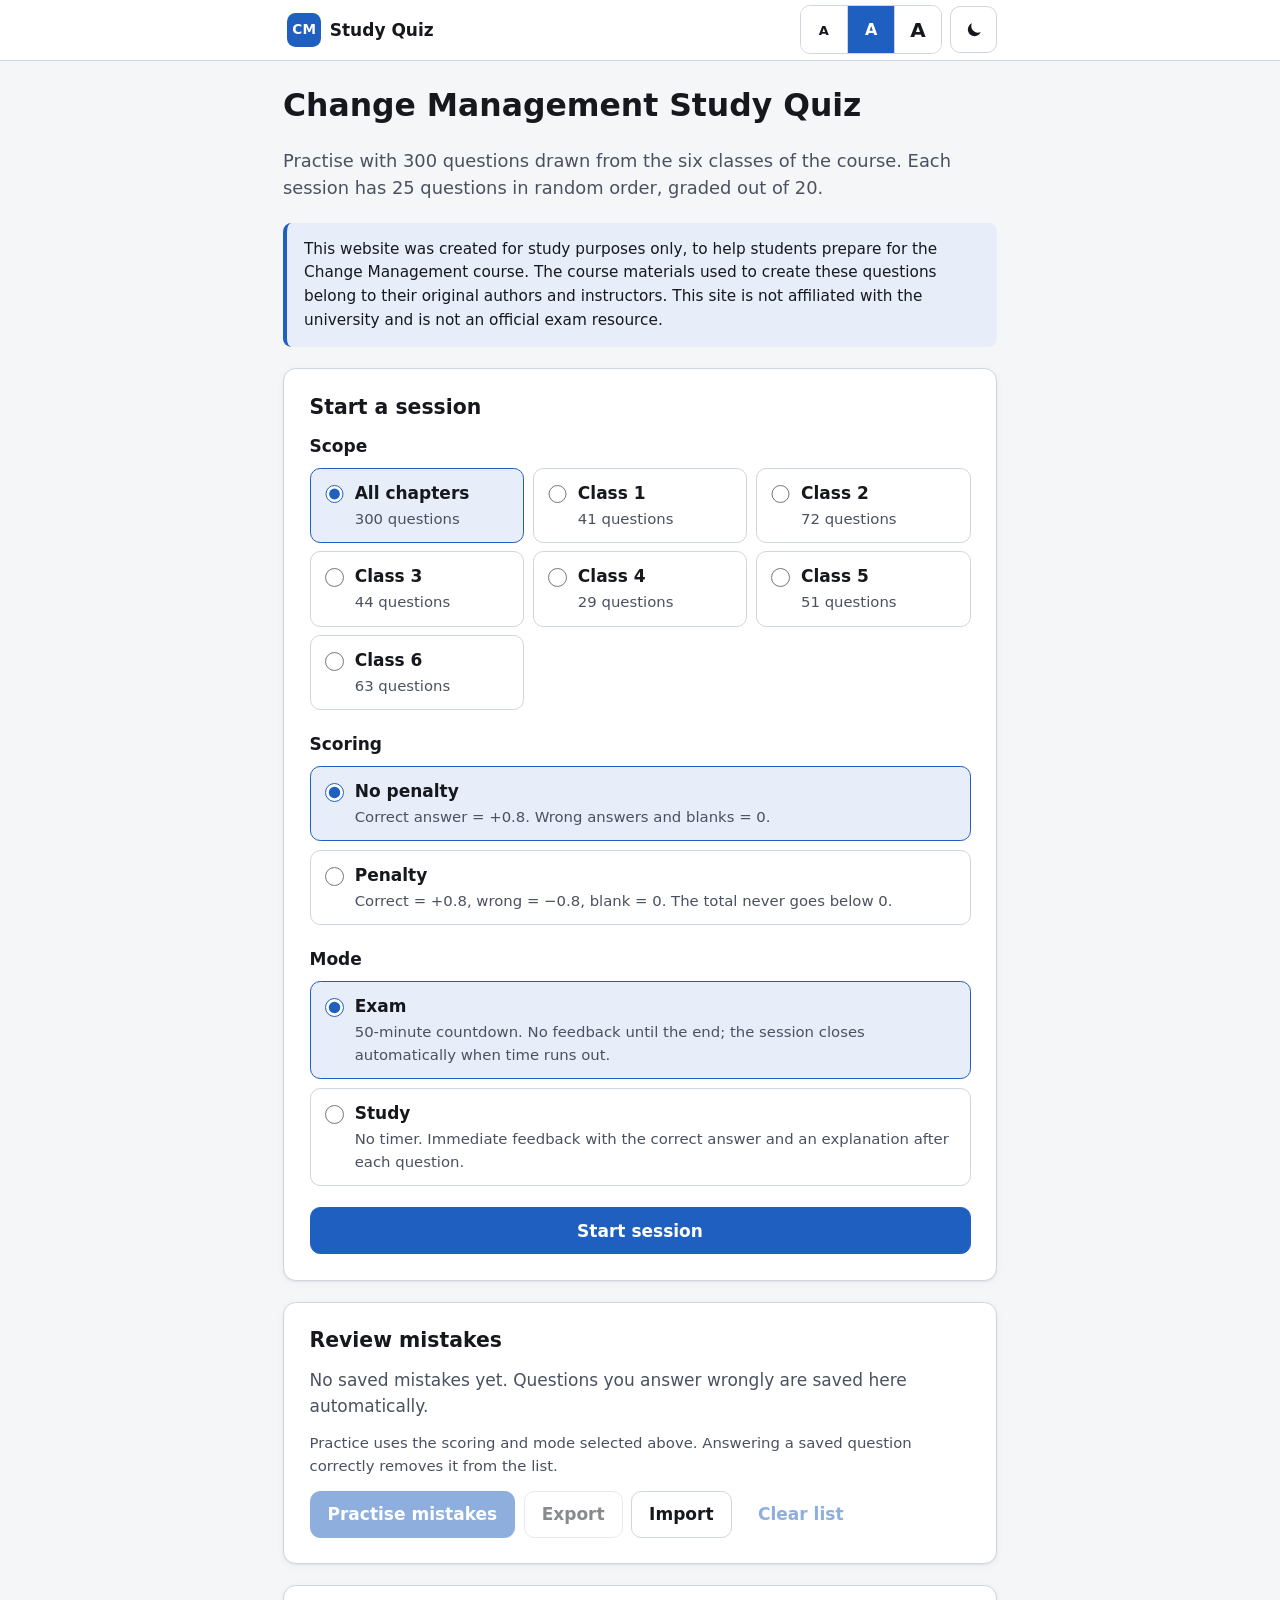
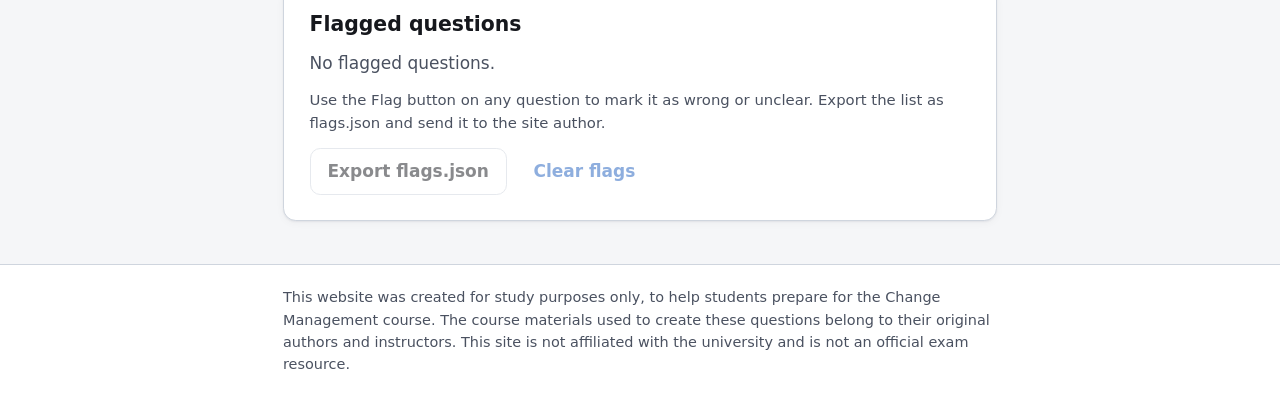
==== index.html @ 2daaed49 "Add static quiz website with exam and study modes Plain HTML, CSS and JavaScript: setup screen, 25-q" ====
<!doctype html>
<html lang="en">
<head>
  <meta charset="utf-8">
  <meta name="viewport" content="width=device-width, initial-scale=1, viewport-fit=cover">
  <title>Change Management Study Quiz</title>
  <meta name="description" content="A study quiz for the Change Management course: 300 questions across six classes, with exam and study modes.">
  <meta name="color-scheme" content="light dark">
  <script>
    // Apply saved theme and text size before first paint to avoid a flash.
    (function () {
      var root = document.documentElement;
      try {
        var theme = JSON.parse(localStorage.getItem("cmq.theme"));
        if (theme === "light" || theme === "dark") root.dataset.theme = theme;
        var font = JSON.parse(localStorage.getItem("cmq.font"));
        root.dataset.font = font === "s" || font === "l" ? font : "m";
      } catch (e) {
        root.dataset.font = "m";
      }
    })();
  </script>
  <link rel="stylesheet" href="styles.css">
  <script src="app.js" defer></script>
</head>
<body>
  <a class="skip-link" href="#main">Skip to content</a>

  <header class="site-header">
    <div class="container header-bar">
      <button type="button" class="brand" id="brandBtn" aria-label="Change Management Study Quiz, go to home">
        <span class="brand-mark" aria-hidden="true">CM</span>
        <span class="brand-text">Study Quiz</span>
      </button>
      <div class="prefs">
        <div class="font-size" role="group" aria-label="Text size">
          <button type="button" data-font="s" aria-label="Small text" aria-pressed="false"><span class="fs-s">A</span></button>
          <button type="button" data-font="m" aria-label="Medium text" aria-pressed="true"><span class="fs-m">A</span></button>
          <button type="button" data-font="l" aria-label="Large text" aria-pressed="false"><span class="fs-l">A</span></button>
        </div>
        <button type="button" class="icon-btn" id="themeToggle" aria-label="Switch to dark mode">
          <svg class="icon-moon" viewBox="0 0 24 24" width="20" height="20" aria-hidden="true"><path d="M20 14.5A8 8 0 0 1 9.5 4a8 8 0 1 0 10.5 10.5z" fill="currentColor"/></svg>
          <svg class="icon-sun" viewBox="0 0 24 24" width="20" height="20" aria-hidden="true"><circle cx="12" cy="12" r="4.5" fill="currentColor"/><g stroke="currentColor" stroke-width="2" stroke-linecap="round"><path d="M12 2v2.5M12 19.5V22M2 12h2.5M19.5 12H22M4.9 4.9l1.8 1.8M17.3 17.3l1.8 1.8M4.9 19.1l1.8-1.8M17.3 6.7l1.8-1.8"/></g></svg>
        </button>
      </div>
    </div>
    <div class="quiz-status" id="quizStatus" hidden>
      <div class="container quiz-status-inner">
        <span class="progress-text" id="progressText" aria-live="polite">1 / 25</span>
        <div class="progress" role="progressbar" aria-label="Session progress" aria-valuemin="0" aria-valuemax="25" aria-valuenow="1" id="progressBar">
          <div class="progress-fill" id="progressFill"></div>
        </div>
        <span class="timer" id="timer" role="timer" aria-label="Time remaining" hidden>50:00</span>
      </div>
    </div>
  </header>

  <main id="main" class="container">
    <!-- Home and setup -->
    <section id="screen-home" class="screen" aria-labelledby="homeTitle">
      <h1 id="homeTitle">Change Management Study Quiz</h1>
      <p class="lead">Practise with 300 questions drawn from the six classes of the course. Each session has 25 questions in random order, graded out of 20.</p>

      <aside class="notice" aria-label="Disclaimer">
        <p class="disclaimer-text">This website was created for study purposes only, to help students prepare for the Change Management course. The course materials used to create these questions belong to their original authors and instructors. This site is not affiliated with the university and is not an official exam resource.</p>
      </aside>

      <p class="status-msg" id="loadStatus" role="status">Loading questions…</p>

      <form id="setupForm" class="card setup" hidden>
        <h2>Start a session</h2>

        <fieldset>
          <legend>Scope</legend>
          <div class="choices" id="scopeChoices"></div>
        </fieldset>

        <fieldset>
          <legend>Scoring</legend>
          <div class="choices">
            <label class="choice">
              <input type="radio" name="scoring" value="none" checked>
              <span class="choice-body"><span class="choice-title">No penalty</span>
                <span class="choice-desc">Correct answer = +0.8. Wrong answers and blanks = 0.</span></span>
            </label>
            <label class="choice">
              <input type="radio" name="scoring" value="penalty">
              <span class="choice-body"><span class="choice-title">Penalty</span>
                <span class="choice-desc">Correct = +0.8, wrong = −0.8, blank = 0. The total never goes below 0.</span></span>
            </label>
          </div>
        </fieldset>

        <fieldset>
          <legend>Mode</legend>
          <div class="choices">
            <label class="choice">
              <input type="radio" name="mode" value="exam" checked>
              <span class="choice-body"><span class="choice-title">Exam</span>
                <span class="choice-desc">50-minute countdown. No feedback until the end; the session closes automatically when time runs out.</span></span>
            </label>
            <label class="choice">
              <input type="radio" name="mode" value="study">
              <span class="choice-body"><span class="choice-title">Study</span>
                <span class="choice-desc">No timer. Immediate feedback with the correct answer and an explanation after each question.</span></span>
            </label>
          </div>
        </fieldset>

        <button type="submit" class="btn btn-primary btn-block">Start session</button>
      </form>

      <section class="card" id="mistakesPanel" aria-labelledby="mistakesTitle" hidden>
        <h2 id="mistakesTitle">Review mistakes</h2>
        <p id="mistakesSummary" class="muted"></p>
        <p class="small muted">Practice uses the scoring and mode selected above. Answering a saved question correctly removes it from the list.</p>
        <div class="btn-row">
          <button type="button" class="btn btn-primary" id="practiseMistakesBtn">Practise mistakes</button>
          <button type="button" class="btn" id="exportMistakesBtn">Export</button>
          <label class="btn" for="importMistakesInput">Import</label>
          <input type="file" id="importMistakesInput" accept="application/json,.json" class="visually-hidden">
          <button type="button" class="btn btn-quiet" id="clearMistakesBtn">Clear list</button>
        </div>
        <p class="status-msg" id="mistakesStatus" role="status"></p>
      </section>

      <section class="card" id="flagsPanel" aria-labelledby="flagsTitle" hidden>
        <h2 id="flagsTitle">Flagged questions</h2>
        <p id="flagsSummary" class="muted"></p>
        <p class="small muted">Use the Flag button on any question to mark it as wrong or unclear. Export the list as flags.json and send it to the site author.</p>
        <div class="btn-row">
          <button type="button" class="btn" id="exportFlagsBtn">Export flags.json</button>
          <button type="button" class="btn btn-quiet" id="clearFlagsBtn">Clear flags</button>
        </div>
      </section>
    </section>

    <!-- Quiz -->
    <section id="screen-quiz" class="screen" aria-label="Question" hidden>
      <article class="card question-card">
        <div class="q-meta">
          <span class="chip" id="qChapter">Class 1</span>
          <span class="q-topic" id="qTopic"></span>
          <span class="q-type" id="qType"></span>
        </div>
        <h2 class="q-text" id="qText" tabindex="-1"></h2>
        <div class="options" id="qOptions" role="group" aria-labelledby="qText"></div>
        <div class="feedback" id="qFeedback" aria-live="polite"></div>
      </article>

      <div class="quiz-actions">
        <div class="quiz-actions-left">
          <button type="button" class="btn" id="prevBtn">Previous</button>
          <button type="button" class="btn btn-quiet" id="clearAnswerBtn">Clear answer</button>
        </div>
        <div class="quiz-actions-right">
          <button type="button" class="btn" id="flagBtn" aria-pressed="false">Flag</button>
          <button type="button" class="btn btn-primary" id="nextBtn">Next</button>
        </div>
      </div>

      <nav class="q-grid-wrap" id="qGridWrap" aria-label="Jump to question">
        <p class="small muted" id="answeredCount"></p>
        <div class="q-grid" id="qGrid"></div>
      </nav>

      <div class="quiz-footer-actions">
        <button type="button" class="btn btn-quiet" id="exitBtn">Exit session</button>
        <button type="button" class="btn" id="finishBtn">Finish now</button>
      </div>
      <p class="small muted kbd-hint">Keyboard: <kbd>1</kbd>–<kbd>4</kbd> choose an option, <kbd>Enter</kbd> next, <kbd>←</kbd> <kbd>→</kbd> move between questions.</p>
    </section>

    <!-- Results -->
    <section id="screen-results" class="screen" aria-labelledby="resultsTitle" hidden>
      <h1 id="resultsTitle" tabindex="-1">Results</h1>
      <p class="notice notice-warn" id="timeUpNote" hidden>Time ran out. Unanswered questions were counted as blank.</p>
      <div class="card score-card">
        <p class="grade"><span id="gradeValue">0.0</span><span class="grade-max"> / 20</span></p>
        <dl class="stats">
          <div><dt>Correct</dt><dd id="statCorrect">0</dd></div>
          <div><dt>Wrong</dt><dd id="statWrong">0</dd></div>
          <div><dt>Blank</dt><dd id="statBlank">0</dd></div>
          <div><dt>Time used</dt><dd id="statTime">0:00</dd></div>
          <div><dt>Scoring</dt><dd id="statScoring">No penalty</dd></div>
          <div><dt>Mode</dt><dd id="statMode">Exam</dd></div>
        </dl>
        <p class="small muted" id="statScope"></p>
        <div class="btn-row">
          <button type="button" class="btn btn-primary" id="againBtn">New session, same settings</button>
          <button type="button" class="btn" id="homeBtn">Back to home</button>
        </div>
      </div>

      <h2>Review</h2>
      <div class="filter" role="group" aria-label="Filter review">
        <button type="button" data-filter="all" aria-pressed="true">All</button>
        <button type="button" data-filter="wrong" aria-pressed="false">Wrong</button>
        <button type="button" data-filter="blank" aria-pressed="false">Blank</button>
        <button type="button" data-filter="correct" aria-pressed="false">Correct</button>
      </div>
      <ol class="review-list" id="reviewList"></ol>
    </section>
  </main>

  <footer class="site-footer">
    <div class="container">
      <p class="disclaimer-text">This website was created for study purposes only, to help students prepare for the Change Management course. The course materials used to create these questions belong to their original authors and instructors. This site is not affiliated with the university and is not an official exam resource.</p>
    </div>
  </footer>

  <dialog id="flagDialog" aria-labelledby="flagDialogTitle">
    <form method="dialog" id="flagForm">
      <h2 id="flagDialogTitle">Flag this question</h2>
      <p class="small muted" id="flagDialogQuestion"></p>
      <fieldset>
        <legend>What is the problem?</legend>
        <div class="choices">
          <label class="choice compact"><input type="radio" name="reason" value="wrong" checked><span class="choice-body"><span class="choice-title">The answer looks wrong</span></span></label>
          <label class="choice compact"><input type="radio" name="reason" value="unclear"><span class="choice-body"><span class="choice-title">The question is unclear</span></span></label>
        </div>
      </fieldset>
      <label class="field-label" for="flagNote">Note (optional)</label>
      <textarea id="flagNote" rows="3" maxlength="500"></textarea>
      <div class="btn-row dialog-actions">
        <button type="submit" class="btn btn-primary" value="save">Save flag</button>
        <button type="submit" class="btn" value="remove" id="removeFlagBtn">Remove flag</button>
        <button type="submit" class="btn btn-quiet" value="cancel" formnovalidate>Cancel</button>
      </div>
    </form>
  </dialog>
</body>
</html>
---- styles.css ----
/* Change Management Study Quiz — one accent colour, light and dark themes, three text sizes.
   All sizes are in rem so the whole layout scales with the chosen text size. */

:root {
  --bg: #f5f6f8;
  --surface: #ffffff;
  --surface-2: #eef1f5;
  --text: #16181d;
  --muted: #4a5160;
  --border: #cfd5de;
  --accent: #1f5fbf;
  --accent-hover: #174a96;
  --accent-soft: #e7eefa;
  --on-accent: #ffffff;
  --ok: #13612d;
  --ok-bg: #e8f6ed;
  --bad: #9b1c1c;
  --bad-bg: #fcecec;
  --warn: #7a4300;
  --warn-bg: #fff4e0;
  --shadow: 0 1px 2px rgb(16 24 40 / 6%), 0 2px 8px rgb(16 24 40 / 4%);
  --radius: 0.75rem;
  --tap: max(44px, 2.75rem);
  color-scheme: light;
}

@media (prefers-color-scheme: dark) {
  :root:not([data-theme="light"]) {
    --bg: #0f1115;
    --surface: #171a21;
    --surface-2: #20242d;
    --text: #e8eaef;
    --muted: #aab1bf;
    --border: #353b49;
    --accent: #7fb0ff;
    --accent-hover: #a6c8ff;
    --accent-soft: #1b2a44;
    --on-accent: #0b1322;
    --ok: #7ee2a0;
    --ok-bg: #12291b;
    --bad: #ff9d9d;
    --bad-bg: #2e1517;
    --warn: #ffc266;
    --warn-bg: #2d2210;
    --shadow: none;
    color-scheme: dark;
  }
}

:root[data-theme="dark"] {
  --bg: #0f1115;
  --surface: #171a21;
  --surface-2: #20242d;
  --text: #e8eaef;
  --muted: #aab1bf;
  --border: #353b49;
  --accent: #7fb0ff;
  --accent-hover: #a6c8ff;
  --accent-soft: #1b2a44;
  --on-accent: #0b1322;
  --ok: #7ee2a0;
  --ok-bg: #12291b;
  --bad: #ff9d9d;
  --bad-bg: #2e1517;
  --warn: #ffc266;
  --warn-bg: #2d2210;
  --shadow: none;
  color-scheme: dark;
}

/* Text size: Small 15px, Medium 17px, Large 20px. */
html { font-size: 106.25%; -webkit-text-size-adjust: 100%; text-size-adjust: 100%; }
html[data-font="s"] { font-size: 93.75%; }
html[data-font="l"] { font-size: 125%; }

*, *::before, *::after { box-sizing: border-box; }
[hidden] { display: none !important; }

body {
  margin: 0;
  background: var(--bg);
  color: var(--text);
  font-family: system-ui, -apple-system, "Segoe UI", Roboto, "Helvetica Neue", Arial, sans-serif;
  line-height: 1.55;
  overflow-wrap: break-word;
  min-height: 100vh;
  display: flex;
  flex-direction: column;
}

h1, h2, h3 { line-height: 1.25; margin: 0 0 0.75rem; }
h1 { font-size: 1.6rem; }
h2 { font-size: 1.2rem; }
p { margin: 0 0 0.75rem; }
button, input, textarea, select { font: inherit; color: inherit; }
kbd {
  font-family: ui-monospace, SFMono-Regular, Menlo, monospace;
  font-size: 0.85em;
  border: 1px solid var(--border);
  border-bottom-width: 2px;
  border-radius: 0.3rem;
  padding: 0 0.3em;
  background: var(--surface);
}

:focus-visible { outline: 3px solid var(--accent); outline-offset: 2px; }

.container {
  width: 100%;
  max-width: 46rem;
  margin-inline: auto;
  padding-inline: max(16px, min(5vw, 2rem));
}

.visually-hidden {
  position: absolute !important;
  width: 1px; height: 1px;
  overflow: hidden;
  clip: rect(0 0 0 0);
  white-space: nowrap;
}

.skip-link {
  position: absolute;
  left: 0.5rem;
  top: -4rem;
  background: var(--accent);
  color: var(--on-accent);
  padding: 0.5rem 0.75rem;
  border-radius: 0.5rem;
  z-index: 20;
}
.skip-link:focus { top: 0.5rem; }

.muted { color: var(--muted); }
.small { font-size: 0.875rem; }
.lead { font-size: 1.05rem; color: var(--muted); }

/* Header */
.site-header {
  position: sticky;
  top: 0;
  z-index: 10;
  background: var(--surface);
  border-bottom: 1px solid var(--border);
  padding-top: env(safe-area-inset-top);
}
.header-bar {
  display: flex;
  align-items: center;
  justify-content: space-between;
  gap: 0.5rem;
  min-height: 3.5rem;
}
.brand {
  display: inline-flex;
  align-items: center;
  gap: 0.5rem;
  min-height: var(--tap);
  min-width: var(--tap);
  padding: 0 0.25rem;
  border: 0;
  background: none;
  cursor: pointer;
  font-weight: 650;
}
.brand-mark {
  display: inline-grid;
  place-items: center;
  width: 2rem;
  height: 2rem;
  border-radius: 0.5rem;
  background: var(--accent);
  color: var(--on-accent);
  font-size: 0.8rem;
  letter-spacing: 0.02em;
}
.prefs { display: flex; align-items: center; gap: 0.5rem; }
.font-size {
  display: inline-flex;
  border: 1px solid var(--border);
  border-radius: 0.6rem;
  overflow: hidden;
}
.font-size button {
  min-width: var(--tap);
  min-height: var(--tap);
  border: 0;
  background: var(--surface);
  cursor: pointer;
  font-weight: 600;
  line-height: 1;
}
.font-size button + button { border-left: 1px solid var(--border); }
.font-size button[aria-pressed="true"] { background: var(--accent); color: var(--on-accent); }
.fs-s { font-size: 13px; }
.fs-m { font-size: 16px; }
.fs-l { font-size: 20px; }
.icon-btn {
  display: inline-grid;
  place-items: center;
  min-width: var(--tap);
  min-height: var(--tap);
  border: 1px solid var(--border);
  border-radius: 0.6rem;
  background: var(--surface);
  cursor: pointer;
}
.icon-sun { display: none; }
.is-dark .icon-sun { display: block; }
.is-dark .icon-moon { display: none; }

/* Quiz status: progress and timer, always visible while answering */
.quiz-status { border-top: 1px solid var(--border); }
.quiz-status-inner {
  display: flex;
  align-items: center;
  gap: 0.75rem;
  min-height: 2.75rem;
}
.progress-text { font-weight: 650; font-variant-numeric: tabular-nums; white-space: nowrap; }
.progress {
  flex: 1;
  height: 0.5rem;
  border-radius: 999px;
  background: var(--surface-2);
  overflow: hidden;
}
.progress-fill {
  height: 100%;
  width: 0;
  background: var(--accent);
  border-radius: inherit;
  transition: width 0.2s ease;
}
.timer {
  font-weight: 700;
  font-variant-numeric: tabular-nums;
  padding: 0.15rem 0.55rem;
  border-radius: 0.5rem;
  background: var(--surface-2);
}
.timer.low { color: var(--warn); background: var(--warn-bg); }

/* Main */
main { flex: 1; padding-block: 1.5rem 2.5rem; }
.screen > * + * { margin-top: 1.25rem; }

.card {
  background: var(--surface);
  border: 1px solid var(--border);
  border-radius: var(--radius);
  padding: 1.25rem;
  box-shadow: var(--shadow);
}

.notice {
  border-left: 4px solid var(--accent);
  background: var(--accent-soft);
  border-radius: 0.5rem;
  padding: 0.85rem 1rem;
  font-size: 0.9rem;
}
.notice p { margin: 0; }
.notice-warn { border-left-color: var(--warn); background: var(--warn-bg); }
.status-msg:empty { display: none; }
.status-msg.error { color: var(--bad); }

/* Buttons */
.btn {
  display: inline-flex;
  align-items: center;
  justify-content: center;
  gap: 0.4rem;
  min-height: var(--tap);
  padding: 0.5rem 1rem;
  border: 1px solid var(--border);
  border-radius: 0.6rem;
  background: var(--surface);
  color: var(--text);
  font-weight: 600;
  text-align: center;
  cursor: pointer;
  transition: background-color 0.15s ease, border-color 0.15s ease;
}
.btn:disabled { opacity: 0.5; cursor: not-allowed; }
.btn-primary { background: var(--accent); border-color: var(--accent); color: var(--on-accent); }
.btn-quiet { border-color: transparent; background: transparent; color: var(--accent); }
.btn-block { width: 100%; }
.btn[aria-pressed="true"] { border-color: var(--warn); color: var(--warn); background: var(--warn-bg); }
@media (hover: hover) {
  .btn:not(:disabled):hover { border-color: var(--accent); }
  .btn-primary:not(:disabled):hover { background: var(--accent-hover); border-color: var(--accent-hover); }
  .btn-quiet:not(:disabled):hover { background: var(--accent-soft); border-color: transparent; }
  .font-size button:not([aria-pressed="true"]):hover,
  .icon-btn:hover { background: var(--surface-2); }
}
.btn-row { display: flex; flex-wrap: wrap; gap: 0.5rem; }

/* Setup choices */
fieldset { border: 0; margin: 0 0 1.25rem; padding: 0; min-width: 0; }
legend { font-weight: 650; margin-bottom: 0.5rem; padding: 0; }
.choices { display: grid; gap: 0.5rem; }
#scopeChoices { grid-template-columns: repeat(auto-fill, minmax(min(100%, 11rem), 1fr)); }
.choice {
  display: flex;
  align-items: flex-start;
  gap: 0.65rem;
  min-height: var(--tap);
  padding: 0.65rem 0.85rem;
  border: 1px solid var(--border);
  border-radius: 0.6rem;
  background: var(--surface);
  cursor: pointer;
  transition: border-color 0.15s ease, background-color 0.15s ease;
}
.choice input { margin: 0.3rem 0 0; width: 1.1rem; height: 1.1rem; accent-color: var(--accent); flex: none; }
.choice-body { display: grid; gap: 0.1rem; }
.choice-title { font-weight: 600; }
.choice-desc { color: var(--muted); font-size: 0.875rem; }
.choice:has(input:checked) { border-color: var(--accent); background: var(--accent-soft); }
.choice:has(input:focus-visible) { outline: 3px solid var(--accent); outline-offset: 2px; }
@media (hover: hover) { .choice:hover { border-color: var(--accent); } }

/* Question */
.q-meta { display: flex; flex-wrap: wrap; align-items: center; gap: 0.4rem 0.6rem; margin-bottom: 0.75rem; }
.chip {
  display: inline-block;
  padding: 0.1rem 0.6rem;
  border-radius: 999px;
  background: var(--accent-soft);
  color: var(--accent);
  font-size: 0.8rem;
  font-weight: 700;
}
.q-topic, .q-type { color: var(--muted); font-size: 0.85rem; }
.q-text { font-size: 1.15rem; font-weight: 600; margin-bottom: 1rem; }
.q-text:focus { outline: none; }

.options { display: grid; gap: 0.6rem; }
.option {
  display: flex;
  align-items: flex-start;
  gap: 0.75rem;
  width: 100%;
  min-height: var(--tap);
  padding: 0.7rem 0.9rem;
  border: 1.5px solid var(--border);
  border-radius: 0.65rem;
  background: var(--surface);
  text-align: left;
  cursor: pointer;
  transition: border-color 0.15s ease, background-color 0.15s ease;
}
.option-key {
  flex: none;
  display: inline-grid;
  place-items: center;
  width: 1.7rem;
  height: 1.7rem;
  border-radius: 0.45rem;
  background: var(--surface-2);
  font-weight: 700;
  font-size: 0.85rem;
}
.option-text { flex: 1; padding-top: 0.1rem; }
.option-tag { display: block; font-size: 0.8rem; font-weight: 700; margin-top: 0.2rem; }
.option.selected { border-color: var(--accent); background: var(--accent-soft); }
.option.selected .option-key { background: var(--accent); color: var(--on-accent); }
.option.correct { border-color: var(--ok); background: var(--ok-bg); }
.option.correct .option-key { background: var(--ok); color: var(--surface); }
.option.correct .option-tag { color: var(--ok); }
.option.incorrect { border-color: var(--bad); background: var(--bad-bg); }
.option.incorrect .option-key { background: var(--bad); color: var(--surface); }
.option.incorrect .option-tag { color: var(--bad); }
.option:disabled { cursor: default; color: var(--text); }
@media (hover: hover) {
  .option:not(:disabled):not(.selected):hover { border-color: var(--accent); background: var(--surface-2); }
}

.feedback:empty { display: none; }
.feedback {
  margin-top: 1rem;
  padding: 0.9rem 1rem;
  border-radius: 0.6rem;
  border-left: 4px solid var(--border);
  background: var(--surface-2);
}
.feedback.ok { border-left-color: var(--ok); }
.feedback.bad { border-left-color: var(--bad); }
.feedback-title { font-weight: 700; margin-bottom: 0.35rem; }
.feedback.ok .feedback-title { color: var(--ok); }
.feedback.bad .feedback-title { color: var(--bad); }
.source { color: var(--muted); font-size: 0.85rem; margin: 0.5rem 0 0; }

.quiz-actions {
  display: flex;
  flex-wrap: wrap;
  justify-content: space-between;
  gap: 0.5rem;
}
.quiz-actions-left, .quiz-actions-right { display: flex; flex-wrap: wrap; gap: 0.5rem; }
.quiz-actions-right { margin-left: auto; }
#nextBtn { min-width: 7rem; }

.q-grid-wrap p { margin-bottom: 0.4rem; }
.q-grid { display: grid; grid-template-columns: repeat(auto-fill, minmax(var(--tap), 1fr)); gap: 0.35rem; }
.q-grid button {
  min-height: var(--tap);
  border: 1px solid var(--border);
  border-radius: 0.5rem;
  background: var(--surface);
  font-weight: 600;
  font-variant-numeric: tabular-nums;
  cursor: pointer;
}
.q-grid button.answered { background: var(--accent-soft); border-color: var(--accent); color: var(--accent); }
.q-grid button[aria-current="true"] { outline: 2px solid var(--text); outline-offset: 1px; }
@media (hover: hover) { .q-grid button:hover { border-color: var(--accent); } }

.quiz-footer-actions { display: flex; flex-wrap: wrap; justify-content: space-between; gap: 0.5rem; }
.kbd-hint { display: none; }
@media (hover: hover) and (pointer: fine) { .kbd-hint { display: block; } }

/* Results */
.score-card { text-align: center; }
.grade { font-size: 3rem; font-weight: 800; line-height: 1.1; margin: 0.25rem 0 1rem; font-variant-numeric: tabular-nums; }
.grade-max { font-size: 1.4rem; color: var(--muted); font-weight: 600; }
.stats {
  display: grid;
  grid-template-columns: repeat(auto-fit, minmax(min(100%, 8rem), 1fr));
  gap: 0.5rem;
  margin: 0 0 1rem;
}
.stats div { background: var(--surface-2); border-radius: 0.6rem; padding: 0.6rem; }
.stats dt { color: var(--muted); font-size: 0.8rem; }
.stats dd { margin: 0; font-weight: 700; font-size: 1.1rem; }
.score-card .btn-row { justify-content: center; }

.filter { display: flex; flex-wrap: wrap; gap: 0.4rem; }
.filter button {
  min-height: var(--tap);
  padding: 0.3rem 0.9rem;
  border: 1px solid var(--border);
  border-radius: 999px;
  background: var(--surface);
  font-weight: 600;
  cursor: pointer;
}
.filter button[aria-pressed="true"] { background: var(--accent); border-color: var(--accent); color: var(--on-accent); }

.review-list { list-style: none; padding: 0; margin: 0; display: grid; gap: 0.75rem; }
.review-list > li { min-width: 0; }
.source, .review-q, .answer-lines dd { overflow-wrap: anywhere; }
.review-item { border-left: 4px solid var(--border); }
.review-item.is-correct { border-left-color: var(--ok); }
.review-item.is-wrong { border-left-color: var(--bad); }
.review-item.is-blank { border-left-color: var(--muted); }
.review-head { display: flex; flex-wrap: wrap; align-items: center; gap: 0.4rem 0.6rem; margin-bottom: 0.5rem; }
.status-tag { font-size: 0.8rem; font-weight: 700; }
.is-correct .status-tag { color: var(--ok); }
.is-wrong .status-tag { color: var(--bad); }
.is-blank .status-tag { color: var(--muted); }
.review-q { font-weight: 600; margin-bottom: 0.6rem; }
.answer-lines { display: grid; gap: 0.25rem; margin: 0 0 0.6rem; }
.answer-lines div { display: flex; flex-wrap: wrap; gap: 0.35rem; }
.answer-lines dt { color: var(--muted); }
.answer-lines dd { margin: 0; font-weight: 600; }
.review-item .btn { margin-top: 0.5rem; }

/* Footer */
.site-footer {
  border-top: 1px solid var(--border);
  background: var(--surface);
  color: var(--muted);
  font-size: 0.85rem;
  padding-block: 1.25rem calc(1.25rem + env(safe-area-inset-bottom));
}
.site-footer p { margin: 0; }

/* Flag dialog */
dialog {
  width: min(32rem, calc(100vw - 32px));
  max-height: calc(100vh - 32px);
  border: 1px solid var(--border);
  border-radius: var(--radius);
  background: var(--surface);
  color: var(--text);
  padding: 1.25rem;
}
dialog::backdrop { background: rgb(0 0 0 / 45%); }
.field-label { display: block; font-weight: 650; margin-bottom: 0.35rem; }
textarea {
  width: 100%;
  border: 1px solid var(--border);
  border-radius: 0.6rem;
  background: var(--surface);
  padding: 0.6rem 0.75rem;
  resize: vertical;
}
.dialog-actions { margin-top: 1rem; }
.choice.compact { padding-block: 0.5rem; }

/* On narrow phones the header label does not fit next to the controls; the CM mark keeps its accessible name. */
@media (max-width: 400px) {
  .brand-text { display: none; }
}
@media (max-width: 480px) {
  html[data-font="l"] .brand-text { display: none; }
}
.brand-text { white-space: nowrap; }

@media (min-width: 40rem) {
  h1 { font-size: 1.85rem; }
  .card { padding: 1.5rem; }
}

@media (prefers-reduced-motion: reduce) {
  *, *::before, *::after { transition: none !important; }
}
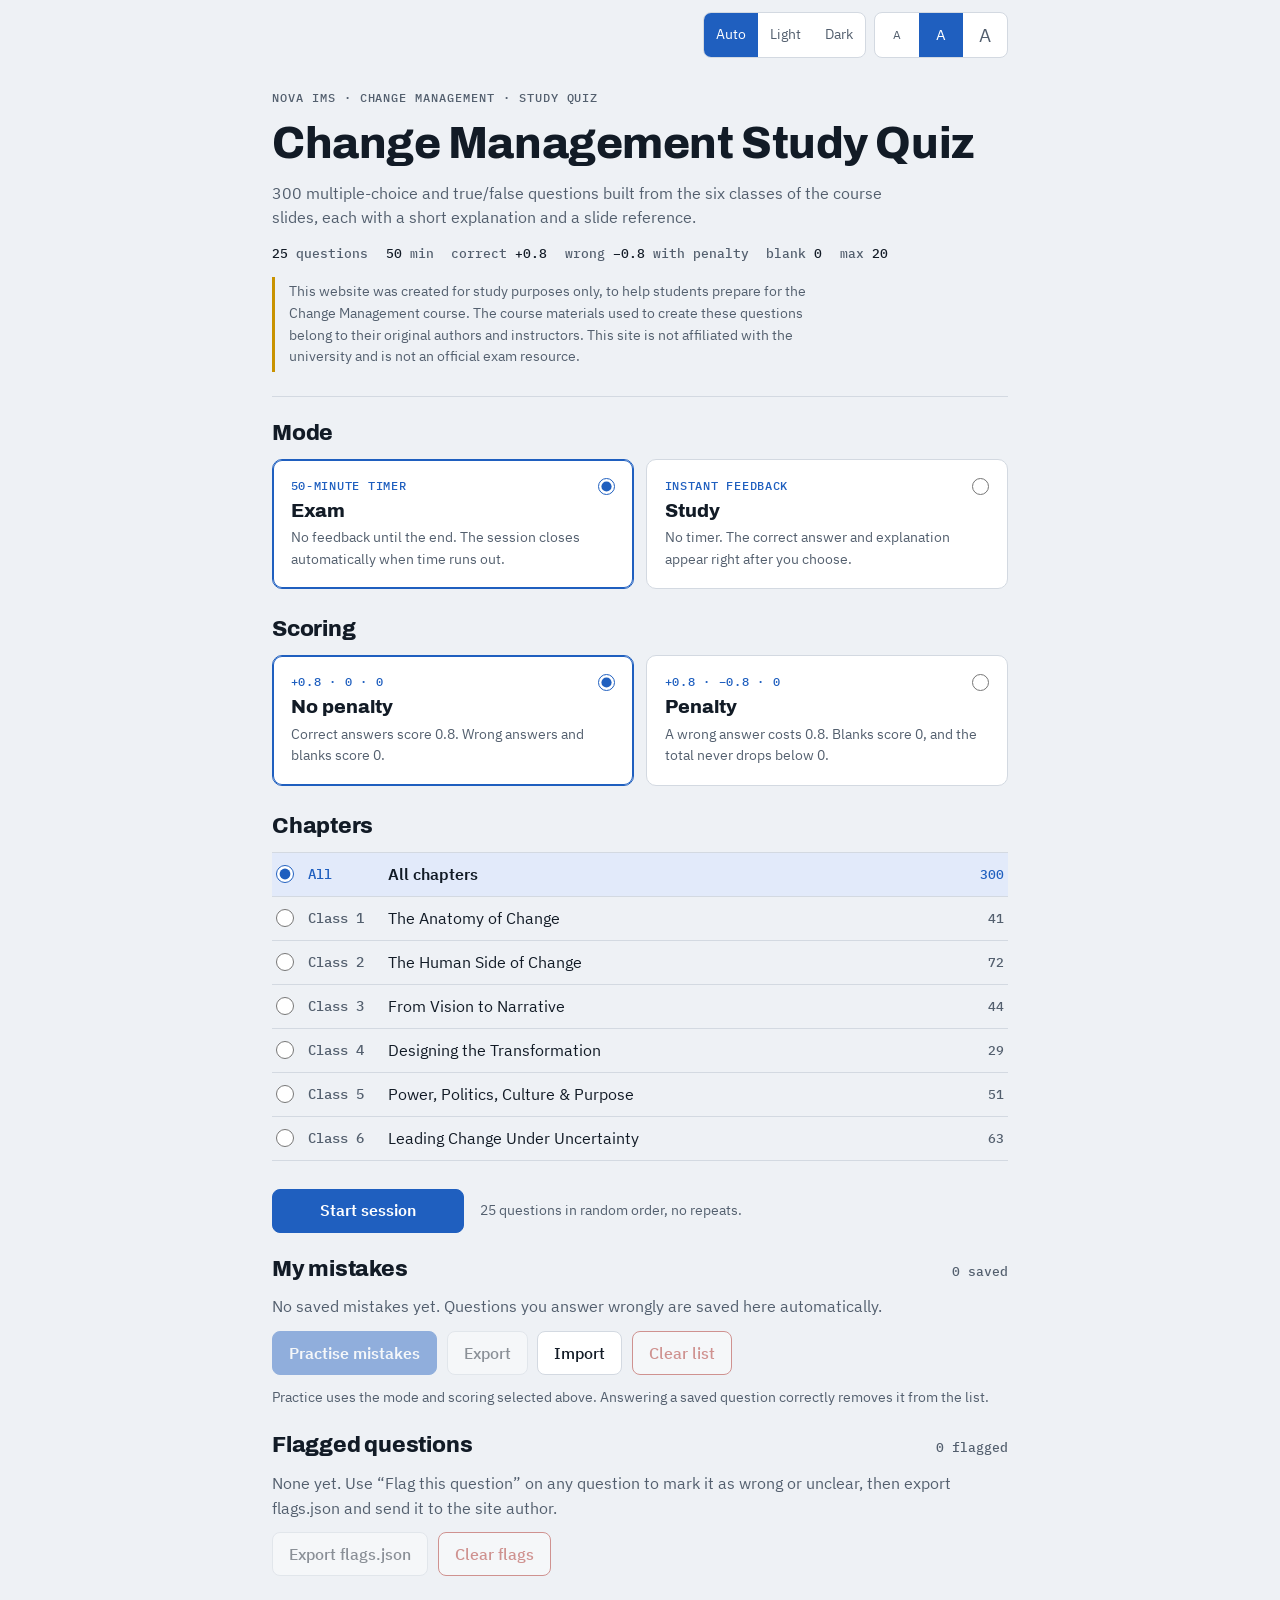
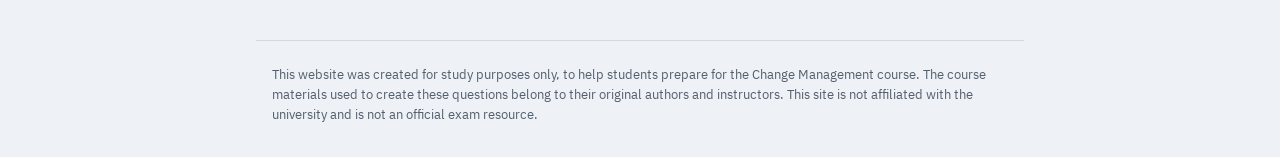
==== commit 44db5154: "Redesign quiz visuals: editorial type, chapter list, compact exam bar Self-hosted Archivo, IBM Plex " ====
--- a/index.html
+++ b/index.html
@@ -20,193 +20,211 @@
       }
     })();
   </script>
+  <link rel="preload" href="fonts/IBMPlexSans-Regular.woff2" as="font" type="font/woff2" crossorigin>
+  <link rel="preload" href="fonts/Archivo-ExtraBold.woff2" as="font" type="font/woff2" crossorigin>
   <link rel="stylesheet" href="styles.css">
   <script src="app.js" defer></script>
 </head>
 <body>
   <a class="skip-link" href="#main">Skip to content</a>
 
-  <header class="site-header">
-    <div class="container header-bar">
-      <button type="button" class="brand" id="brandBtn" aria-label="Change Management Study Quiz, go to home">
-        <span class="brand-mark" aria-hidden="true">CM</span>
-        <span class="brand-text">Study Quiz</span>
-      </button>
-      <div class="prefs">
-        <div class="font-size" role="group" aria-label="Text size">
-          <button type="button" data-font="s" aria-label="Small text" aria-pressed="false"><span class="fs-s">A</span></button>
-          <button type="button" data-font="m" aria-label="Medium text" aria-pressed="true"><span class="fs-m">A</span></button>
-          <button type="button" data-font="l" aria-label="Large text" aria-pressed="false"><span class="fs-l">A</span></button>
-        </div>
-        <button type="button" class="icon-btn" id="themeToggle" aria-label="Switch to dark mode">
-          <svg class="icon-moon" viewBox="0 0 24 24" width="20" height="20" aria-hidden="true"><path d="M20 14.5A8 8 0 0 1 9.5 4a8 8 0 1 0 10.5 10.5z" fill="currentColor"/></svg>
-          <svg class="icon-sun" viewBox="0 0 24 24" width="20" height="20" aria-hidden="true"><circle cx="12" cy="12" r="4.5" fill="currentColor"/><g stroke="currentColor" stroke-width="2" stroke-linecap="round"><path d="M12 2v2.5M12 19.5V22M2 12h2.5M19.5 12H22M4.9 4.9l1.8 1.8M17.3 17.3l1.8 1.8M4.9 19.1l1.8-1.8M17.3 6.7l1.8-1.8"/></g></svg>
-        </button>
-      </div>
+  <div class="prefs wrap">
+    <div class="seg" role="group" aria-label="Theme">
+      <button type="button" data-theme-choice="auto" aria-pressed="true">Auto</button>
+      <button type="button" data-theme-choice="light" aria-pressed="false">Light</button>
+      <button type="button" data-theme-choice="dark" aria-pressed="false">Dark</button>
     </div>
-    <div class="quiz-status" id="quizStatus" hidden>
-      <div class="container quiz-status-inner">
-        <span class="progress-text" id="progressText" aria-live="polite">1 / 25</span>
-        <div class="progress" role="progressbar" aria-label="Session progress" aria-valuemin="0" aria-valuemax="25" aria-valuenow="1" id="progressBar">
-          <div class="progress-fill" id="progressFill"></div>
-        </div>
-        <span class="timer" id="timer" role="timer" aria-label="Time remaining" hidden>50:00</span>
-      </div>
+    <div class="seg font-size" role="group" aria-label="Text size">
+      <button type="button" data-font="s" aria-label="Small text" aria-pressed="false"><span class="fs-s">A</span></button>
+      <button type="button" data-font="m" aria-label="Medium text" aria-pressed="true"><span class="fs-m">A</span></button>
+      <button type="button" data-font="l" aria-label="Large text" aria-pressed="false"><span class="fs-l">A</span></button>
     </div>
-  </header>
-
-  <main id="main" class="container">
+  </div>
+
+  <main id="main" class="wrap">
     <!-- Home and setup -->
     <section id="screen-home" class="screen" aria-labelledby="homeTitle">
-      <h1 id="homeTitle">Change Management Study Quiz</h1>
-      <p class="lead">Practise with 300 questions drawn from the six classes of the course. Each session has 25 questions in random order, graded out of 20.</p>
-
-      <aside class="notice" aria-label="Disclaimer">
-        <p class="disclaimer-text">This website was created for study purposes only, to help students prepare for the Change Management course. The course materials used to create these questions belong to their original authors and instructors. This site is not affiliated with the university and is not an official exam resource.</p>
-      </aside>
+      <header class="hero">
+        <p class="eyebrow">NOVA IMS · Change Management · Study quiz</p>
+        <h1 id="homeTitle">Change Management Study Quiz</h1>
+        <p class="lead">300 multiple-choice and true/false questions built from the six classes of the course slides, each with a short explanation and a slide reference.</p>
+        <p class="rule-strip">
+          <span><b>25</b> questions</span>
+          <span><b>50</b> min</span>
+          <span>correct <b>+0.8</b></span>
+          <span>wrong <b>−0.8</b> with penalty</span>
+          <span>blank <b>0</b></span>
+          <span>max <b>20</b></span>
+        </p>
+        <p class="note disclaimer-text">This website was created for study purposes only, to help students prepare for the Change Management course. The course materials used to create these questions belong to their original authors and instructors. This site is not affiliated with the university and is not an official exam resource.</p>
+      </header>
 
       <p class="status-msg" id="loadStatus" role="status">Loading questions…</p>
 
-      <form id="setupForm" class="card setup" hidden>
-        <h2>Start a session</h2>
-
-        <fieldset>
-          <legend>Scope</legend>
-          <div class="choices" id="scopeChoices"></div>
-        </fieldset>
-
-        <fieldset>
-          <legend>Scoring</legend>
-          <div class="choices">
-            <label class="choice">
-              <input type="radio" name="scoring" value="none" checked>
-              <span class="choice-body"><span class="choice-title">No penalty</span>
-                <span class="choice-desc">Correct answer = +0.8. Wrong answers and blanks = 0.</span></span>
-            </label>
-            <label class="choice">
-              <input type="radio" name="scoring" value="penalty">
-              <span class="choice-body"><span class="choice-title">Penalty</span>
-                <span class="choice-desc">Correct = +0.8, wrong = −0.8, blank = 0. The total never goes below 0.</span></span>
+      <form id="setupForm" class="setup" hidden>
+        <fieldset class="section">
+          <legend><h2>Mode</h2></legend>
+          <div class="modes">
+            <label class="mode">
+              <input type="radio" name="mode" value="exam" checked>
+              <span class="k">50-minute timer</span>
+              <strong>Exam</strong>
+              <span class="d">No feedback until the end. The session closes automatically when time runs out.</span>
+            </label>
+            <label class="mode">
+              <input type="radio" name="mode" value="study">
+              <span class="k">Instant feedback</span>
+              <strong>Study</strong>
+              <span class="d">No timer. The correct answer and explanation appear right after you choose.</span>
             </label>
           </div>
         </fieldset>
 
-        <fieldset>
-          <legend>Mode</legend>
-          <div class="choices">
-            <label class="choice">
-              <input type="radio" name="mode" value="exam" checked>
-              <span class="choice-body"><span class="choice-title">Exam</span>
-                <span class="choice-desc">50-minute countdown. No feedback until the end; the session closes automatically when time runs out.</span></span>
-            </label>
-            <label class="choice">
-              <input type="radio" name="mode" value="study">
-              <span class="choice-body"><span class="choice-title">Study</span>
-                <span class="choice-desc">No timer. Immediate feedback with the correct answer and an explanation after each question.</span></span>
+        <fieldset class="section">
+          <legend><h2>Scoring</h2></legend>
+          <div class="modes">
+            <label class="mode">
+              <input type="radio" name="scoring" value="none" checked>
+              <span class="k">+0.8 · 0 · 0</span>
+              <strong>No penalty</strong>
+              <span class="d">Correct answers score 0.8. Wrong answers and blanks score 0.</span>
+            </label>
+            <label class="mode">
+              <input type="radio" name="scoring" value="penalty">
+              <span class="k">+0.8 · −0.8 · 0</span>
+              <strong>Penalty</strong>
+              <span class="d">A wrong answer costs 0.8. Blanks score 0, and the total never drops below 0.</span>
             </label>
           </div>
         </fieldset>
 
-        <button type="submit" class="btn btn-primary btn-block">Start session</button>
+        <fieldset class="section">
+          <legend><h2>Chapters</h2></legend>
+          <div class="chap-list" id="scopeChoices"></div>
+        </fieldset>
+
+        <div class="start-row">
+          <button type="submit" class="btn primary" id="startBtn">Start session</button>
+          <span class="muted small">25 questions in random order, no repeats.</span>
+        </div>
       </form>
 
-      <section class="card" id="mistakesPanel" aria-labelledby="mistakesTitle" hidden>
-        <h2 id="mistakesTitle">Review mistakes</h2>
+      <section class="section" id="mistakesPanel" aria-labelledby="mistakesTitle" hidden>
+        <div class="sec-head">
+          <h2 id="mistakesTitle">My mistakes</h2>
+          <span class="count mono" id="mistakesCount">0 saved</span>
+        </div>
         <p id="mistakesSummary" class="muted"></p>
-        <p class="small muted">Practice uses the scoring and mode selected above. Answering a saved question correctly removes it from the list.</p>
-        <div class="btn-row">
-          <button type="button" class="btn btn-primary" id="practiseMistakesBtn">Practise mistakes</button>
+        <div class="row">
+          <button type="button" class="btn primary" id="practiseMistakesBtn">Practise mistakes</button>
           <button type="button" class="btn" id="exportMistakesBtn">Export</button>
           <label class="btn" for="importMistakesInput">Import</label>
           <input type="file" id="importMistakesInput" accept="application/json,.json" class="visually-hidden">
-          <button type="button" class="btn btn-quiet" id="clearMistakesBtn">Clear list</button>
-        </div>
+          <button type="button" class="btn danger" id="clearMistakesBtn">Clear list</button>
+        </div>
+        <p class="small muted">Practice uses the mode and scoring selected above. Answering a saved question correctly removes it from the list.</p>
         <p class="status-msg" id="mistakesStatus" role="status"></p>
       </section>
 
-      <section class="card" id="flagsPanel" aria-labelledby="flagsTitle" hidden>
-        <h2 id="flagsTitle">Flagged questions</h2>
+      <section class="section" id="flagsPanel" aria-labelledby="flagsTitle" hidden>
+        <div class="sec-head">
+          <h2 id="flagsTitle">Flagged questions</h2>
+          <span class="count mono" id="flagsCount">0 flagged</span>
+        </div>
         <p id="flagsSummary" class="muted"></p>
-        <p class="small muted">Use the Flag button on any question to mark it as wrong or unclear. Export the list as flags.json and send it to the site author.</p>
-        <div class="btn-row">
+        <div class="row">
           <button type="button" class="btn" id="exportFlagsBtn">Export flags.json</button>
-          <button type="button" class="btn btn-quiet" id="clearFlagsBtn">Clear flags</button>
+          <button type="button" class="btn danger" id="clearFlagsBtn">Clear flags</button>
         </div>
       </section>
     </section>
 
     <!-- Quiz -->
     <section id="screen-quiz" class="screen" aria-label="Question" hidden>
-      <article class="card question-card">
-        <div class="q-meta">
-          <span class="chip" id="qChapter">Class 1</span>
-          <span class="q-topic" id="qTopic"></span>
-          <span class="q-type" id="qType"></span>
-        </div>
-        <h2 class="q-text" id="qText" tabindex="-1"></h2>
-        <div class="options" id="qOptions" role="group" aria-labelledby="qText"></div>
-        <div class="feedback" id="qFeedback" aria-live="polite"></div>
+      <div class="bar" id="quizStatus">
+        <div class="bar-top">
+          <button type="button" class="btn" id="exitBtn">← Home</button>
+          <span class="timer" id="timer" role="timer" aria-label="Time remaining" hidden>50:00</span>
+          <button type="button" class="btn primary" id="finishBtn">Finish</button>
+        </div>
+        <div class="bar-progress">
+          <span class="mono" id="progressText" aria-live="polite">1 / 25</span>
+          <div class="progress" role="progressbar" aria-label="Session progress" aria-valuemin="0" aria-valuemax="25" aria-valuenow="1" id="progressBar">
+            <div class="progress-fill" id="progressFill"></div>
+          </div>
+          <span class="mono muted" id="answeredCount">0 answered</span>
+        </div>
+      </div>
+
+      <article class="qcard">
+        <div class="qmeta">
+          <span class="eyebrow" id="qNumber">Question 1 of 25</span>
+          <span class="eyebrow" id="qMeta">Class 1</span>
+        </div>
+        <h2 class="qtext" id="qText" tabindex="-1"></h2>
+        <div class="opts" id="qOptions" role="group" aria-labelledby="qText"></div>
+        <div class="card-links">
+          <button type="button" class="link" id="clearAnswerBtn">Clear my choice</button>
+          <button type="button" class="link" id="flagBtn" aria-pressed="false">Flag this question</button>
+        </div>
+        <div class="explain" id="qFeedback" aria-live="polite"></div>
       </article>
 
-      <div class="quiz-actions">
-        <div class="quiz-actions-left">
-          <button type="button" class="btn" id="prevBtn">Previous</button>
-          <button type="button" class="btn btn-quiet" id="clearAnswerBtn">Clear answer</button>
-        </div>
-        <div class="quiz-actions-right">
-          <button type="button" class="btn" id="flagBtn" aria-pressed="false">Flag</button>
-          <button type="button" class="btn btn-primary" id="nextBtn">Next</button>
-        </div>
+      <div class="nav">
+        <button type="button" class="btn" id="prevBtn">← Previous</button>
+        <button type="button" class="btn" id="nextBtn">Next →</button>
       </div>
 
       <nav class="q-grid-wrap" id="qGridWrap" aria-label="Jump to question">
-        <p class="small muted" id="answeredCount"></p>
-        <div class="q-grid" id="qGrid"></div>
+        <p class="eyebrow">Jump to question</p>
+        <div class="grid" id="qGrid"></div>
       </nav>
 
-      <div class="quiz-footer-actions">
-        <button type="button" class="btn btn-quiet" id="exitBtn">Exit session</button>
-        <button type="button" class="btn" id="finishBtn">Finish now</button>
-      </div>
-      <p class="small muted kbd-hint">Keyboard: <kbd>1</kbd>–<kbd>4</kbd> choose an option, <kbd>Enter</kbd> next, <kbd>←</kbd> <kbd>→</kbd> move between questions.</p>
+      <p class="small muted kbd-hint">Keyboard: <kbd>1</kbd>–<kbd>4</kbd> or <kbd>A</kbd>–<kbd>D</kbd> choose, <kbd>Enter</kbd> next, <kbd>←</kbd> <kbd>→</kbd> move between questions.</p>
     </section>
 
     <!-- Results -->
     <section id="screen-results" class="screen" aria-labelledby="resultsTitle" hidden>
-      <h1 id="resultsTitle" tabindex="-1">Results</h1>
-      <p class="notice notice-warn" id="timeUpNote" hidden>Time ran out. Unanswered questions were counted as blank.</p>
-      <div class="card score-card">
-        <p class="grade"><span id="gradeValue">0.0</span><span class="grade-max"> / 20</span></p>
-        <dl class="stats">
-          <div><dt>Correct</dt><dd id="statCorrect">0</dd></div>
-          <div><dt>Wrong</dt><dd id="statWrong">0</dd></div>
-          <div><dt>Blank</dt><dd id="statBlank">0</dd></div>
-          <div><dt>Time used</dt><dd id="statTime">0:00</dd></div>
-          <div><dt>Scoring</dt><dd id="statScoring">No penalty</dd></div>
-          <div><dt>Mode</dt><dd id="statMode">Exam</dd></div>
-        </dl>
-        <p class="small muted" id="statScope"></p>
-        <div class="btn-row">
-          <button type="button" class="btn btn-primary" id="againBtn">New session, same settings</button>
-          <button type="button" class="btn" id="homeBtn">Back to home</button>
-        </div>
-      </div>
-
-      <h2>Review</h2>
-      <div class="filter" role="group" aria-label="Filter review">
-        <button type="button" data-filter="all" aria-pressed="true">All</button>
-        <button type="button" data-filter="wrong" aria-pressed="false">Wrong</button>
-        <button type="button" data-filter="blank" aria-pressed="false">Blank</button>
-        <button type="button" data-filter="correct" aria-pressed="false">Correct</button>
+      <header class="hero compact">
+        <p class="eyebrow" id="statScope">Results</p>
+        <h1 id="resultsTitle" tabindex="-1">Your result</h1>
+      </header>
+      <p class="note warn" id="timeUpNote" hidden>Time ran out. Unanswered questions were counted as blank.</p>
+      <div class="score">
+        <p class="big"><span id="gradeValue">0.0</span><small> / 20</small></p>
+        <div class="score-side">
+          <p class="tally">
+            <span class="g"><b id="statCorrect">0</b> correct</span>
+            <span class="b"><b id="statWrong">0</b> wrong</span>
+            <span class="s"><b id="statBlank">0</b> blank</span>
+          </p>
+          <dl class="facts">
+            <div><dt>Time used</dt><dd id="statTime">0:00</dd></div>
+            <div><dt>Scoring</dt><dd id="statScoring">No penalty</dd></div>
+            <div><dt>Mode</dt><dd id="statMode">Exam</dd></div>
+          </dl>
+        </div>
+      </div>
+      <div class="row">
+        <button type="button" class="btn primary" id="againBtn">New session, same settings</button>
+        <button type="button" class="btn" id="homeBtn">← Home</button>
+      </div>
+
+      <div class="sec-head review-head">
+        <h2>Review</h2>
+        <div class="seg filter" role="group" aria-label="Filter review">
+          <button type="button" data-filter="all" aria-pressed="true">All</button>
+          <button type="button" data-filter="wrong" aria-pressed="false">Wrong</button>
+          <button type="button" data-filter="blank" aria-pressed="false">Blank</button>
+          <button type="button" data-filter="correct" aria-pressed="false">Correct</button>
+        </div>
       </div>
       <ol class="review-list" id="reviewList"></ol>
     </section>
   </main>
 
-  <footer class="site-footer">
-    <div class="container">
-      <p class="disclaimer-text">This website was created for study purposes only, to help students prepare for the Change Management course. The course materials used to create these questions belong to their original authors and instructors. This site is not affiliated with the university and is not an official exam resource.</p>
-    </div>
+  <footer class="site-footer wrap">
+    <p class="disclaimer-text">This website was created for study purposes only, to help students prepare for the Change Management course. The course materials used to create these questions belong to their original authors and instructors. This site is not affiliated with the university and is not an official exam resource.</p>
   </footer>
 
   <dialog id="flagDialog" aria-labelledby="flagDialogTitle">
@@ -214,18 +232,18 @@
       <h2 id="flagDialogTitle">Flag this question</h2>
       <p class="small muted" id="flagDialogQuestion"></p>
       <fieldset>
-        <legend>What is the problem?</legend>
-        <div class="choices">
-          <label class="choice compact"><input type="radio" name="reason" value="wrong" checked><span class="choice-body"><span class="choice-title">The answer looks wrong</span></span></label>
-          <label class="choice compact"><input type="radio" name="reason" value="unclear"><span class="choice-body"><span class="choice-title">The question is unclear</span></span></label>
+        <legend class="eyebrow">What is the problem?</legend>
+        <div class="flag-choices">
+          <label class="choice"><input type="radio" name="reason" value="wrong" checked> The answer looks wrong</label>
+          <label class="choice"><input type="radio" name="reason" value="unclear"> The question is unclear</label>
         </div>
       </fieldset>
-      <label class="field-label" for="flagNote">Note (optional)</label>
+      <label class="eyebrow field-label" for="flagNote">Note (optional)</label>
       <textarea id="flagNote" rows="3" maxlength="500"></textarea>
-      <div class="btn-row dialog-actions">
-        <button type="submit" class="btn btn-primary" value="save">Save flag</button>
-        <button type="submit" class="btn" value="remove" id="removeFlagBtn">Remove flag</button>
-        <button type="submit" class="btn btn-quiet" value="cancel" formnovalidate>Cancel</button>
+      <div class="row dialog-actions">
+        <button type="submit" class="btn primary" value="save">Save flag</button>
+        <button type="submit" class="btn danger" value="remove" id="removeFlagBtn">Remove flag</button>
+        <button type="submit" class="btn" value="cancel" formnovalidate>Cancel</button>
       </div>
     </form>
   </dialog>
--- a/styles.css
+++ b/styles.css
@@ -1,77 +1,58 @@
-/* Change Management Study Quiz — one accent colour, light and dark themes, three text sizes.
-   All sizes are in rem so the whole layout scales with the chosen text size. */
+/* Change Management Study Quiz.
+   Layout: one centred working column, a sticky exam bar, and cards only for the question and the score.
+   Fonts are self-hosted (SIL Open Font License, see fonts/), so the site makes no external requests.
+   All sizes are in rem so the layout scales with the chosen text size. */
+
+@font-face { font-family: "Archivo"; src: url("fonts/Archivo-ExtraBold.woff2") format("woff2"); font-weight: 800; font-display: swap; }
+@font-face { font-family: "IBM Plex Sans"; src: url("fonts/IBMPlexSans-Regular.woff2") format("woff2"); font-weight: 400; font-display: swap; }
+@font-face { font-family: "IBM Plex Sans"; src: url("fonts/IBMPlexSans-Medium.woff2") format("woff2"); font-weight: 500; font-display: swap; }
+@font-face { font-family: "IBM Plex Sans"; src: url("fonts/IBMPlexSans-SemiBold.woff2") format("woff2"); font-weight: 600 700; font-display: swap; }
+@font-face { font-family: "IBM Plex Mono"; src: url("fonts/IBMPlexMono-Medium.woff2") format("woff2"); font-weight: 500; font-display: swap; }
 
 :root {
-  --bg: #f5f6f8;
+  --bg: #eef1f5;
   --surface: #ffffff;
-  --surface-2: #eef1f5;
-  --text: #16181d;
-  --muted: #4a5160;
-  --border: #cfd5de;
+  --ink: #121b26;
+  --muted: #535f6e;
+  --line: #d3d9e1;
   --accent: #1f5fbf;
-  --accent-hover: #174a96;
-  --accent-soft: #e7eefa;
+  --accent-soft: #e2eafa;
   --on-accent: #ffffff;
-  --ok: #13612d;
-  --ok-bg: #e8f6ed;
-  --bad: #9b1c1c;
-  --bad-bg: #fcecec;
-  --warn: #7a4300;
-  --warn-bg: #fff4e0;
-  --shadow: 0 1px 2px rgb(16 24 40 / 6%), 0 2px 8px rgb(16 24 40 / 4%);
-  --radius: 0.75rem;
+  --good: #17693f;
+  --good-soft: #e0f2e7;
+  --bad: #ab2117;
+  --bad-soft: #fbe6e4;
+  --amber: #8a5a00;
+  --amber-line: #c99300;
+  --amber-soft: #fdf3dc;
+  --display: "Archivo", "Arial Narrow", system-ui, sans-serif;
+  --body: "IBM Plex Sans", system-ui, -apple-system, "Segoe UI", Roboto, sans-serif;
+  --mono: "IBM Plex Mono", ui-monospace, SFMono-Regular, Menlo, Consolas, monospace;
   --tap: max(44px, 2.75rem);
   color-scheme: light;
 }
 
 @media (prefers-color-scheme: dark) {
   :root:not([data-theme="light"]) {
-    --bg: #0f1115;
-    --surface: #171a21;
-    --surface-2: #20242d;
-    --text: #e8eaef;
-    --muted: #aab1bf;
-    --border: #353b49;
-    --accent: #7fb0ff;
-    --accent-hover: #a6c8ff;
-    --accent-soft: #1b2a44;
-    --on-accent: #0b1322;
-    --ok: #7ee2a0;
-    --ok-bg: #12291b;
-    --bad: #ff9d9d;
-    --bad-bg: #2e1517;
-    --warn: #ffc266;
-    --warn-bg: #2d2210;
-    --shadow: none;
+    --bg: #0e141c; --surface: #161f2a; --ink: #e7ecf2; --muted: #9eaab9; --line: #2a3646;
+    --accent: #84aaff; --accent-soft: #1b2847; --on-accent: #0b1322;
+    --good: #5ccf96; --good-soft: #13301f; --bad: #f4847a; --bad-soft: #3a1714;
+    --amber: #f2c230; --amber-line: #f2c230; --amber-soft: #2f260c;
     color-scheme: dark;
   }
 }
-
 :root[data-theme="dark"] {
-  --bg: #0f1115;
-  --surface: #171a21;
-  --surface-2: #20242d;
-  --text: #e8eaef;
-  --muted: #aab1bf;
-  --border: #353b49;
-  --accent: #7fb0ff;
-  --accent-hover: #a6c8ff;
-  --accent-soft: #1b2a44;
-  --on-accent: #0b1322;
-  --ok: #7ee2a0;
-  --ok-bg: #12291b;
-  --bad: #ff9d9d;
-  --bad-bg: #2e1517;
-  --warn: #ffc266;
-  --warn-bg: #2d2210;
-  --shadow: none;
+  --bg: #0e141c; --surface: #161f2a; --ink: #e7ecf2; --muted: #9eaab9; --line: #2a3646;
+  --accent: #84aaff; --accent-soft: #1b2847; --on-accent: #0b1322;
+  --good: #5ccf96; --good-soft: #13301f; --bad: #f4847a; --bad-soft: #3a1714;
+  --amber: #f2c230; --amber-line: #f2c230; --amber-soft: #2f260c;
   color-scheme: dark;
 }
 
-/* Text size: Small 15px, Medium 17px, Large 20px. */
-html { font-size: 106.25%; -webkit-text-size-adjust: 100%; text-size-adjust: 100%; }
-html[data-font="s"] { font-size: 93.75%; }
-html[data-font="l"] { font-size: 125%; }
+/* Text size: Small 14px, Medium 16px, Large 19px. */
+html { font-size: 100%; -webkit-text-size-adjust: 100%; text-size-adjust: 100%; }
+html[data-font="s"] { font-size: 87.5%; }
+html[data-font="l"] { font-size: 118.75%; }
 
 *, *::before, *::after { box-sizing: border-box; }
 [hidden] { display: none !important; }
@@ -79,37 +60,43 @@
 body {
   margin: 0;
   background: var(--bg);
-  color: var(--text);
-  font-family: system-ui, -apple-system, "Segoe UI", Roboto, "Helvetica Neue", Arial, sans-serif;
-  line-height: 1.55;
+  color: var(--ink);
+  font: 400 1rem/1.55 var(--body);
   overflow-wrap: break-word;
   min-height: 100vh;
   display: flex;
   flex-direction: column;
 }
-
-h1, h2, h3 { line-height: 1.25; margin: 0 0 0.75rem; }
-h1 { font-size: 1.6rem; }
-h2 { font-size: 1.2rem; }
-p { margin: 0 0 0.75rem; }
+body::before {
+  content: "";
+  position: fixed;
+  inset: 0 0 auto;
+  height: env(safe-area-inset-top, 0px);
+  z-index: 10;
+  background: var(--bg);
+}
+
+h1, h2, h3 { font-family: var(--display); font-weight: 800; letter-spacing: -0.01em; text-wrap: balance; margin: 0; }
+h1 { font-size: clamp(1.9rem, 6vw, 2.75rem); line-height: 1.05; }
+h2 { font-size: 1.35rem; line-height: 1.2; }
+p { margin: 0; }
 button, input, textarea, select { font: inherit; color: inherit; }
+:focus-visible { outline: 2px solid var(--accent); outline-offset: 2px; }
 kbd {
-  font-family: ui-monospace, SFMono-Regular, Menlo, monospace;
-  font-size: 0.85em;
-  border: 1px solid var(--border);
+  font: 500 0.8em var(--mono);
+  border: 1px solid var(--line);
   border-bottom-width: 2px;
-  border-radius: 0.3rem;
+  border-radius: 4px;
   padding: 0 0.3em;
   background: var(--surface);
 }
 
-:focus-visible { outline: 3px solid var(--accent); outline-offset: 2px; }
-
-.container {
+.wrap {
   width: 100%;
-  max-width: 46rem;
+  max-width: 48rem;
   margin-inline: auto;
-  padding-inline: max(16px, min(5vw, 2rem));
+  padding-left: max(16px, env(safe-area-inset-left, 0px));
+  padding-right: max(16px, env(safe-area-inset-right, 0px));
 }
 
 .visually-hidden {
@@ -119,7 +106,6 @@
   clip: rect(0 0 0 0);
   white-space: nowrap;
 }
-
 .skip-link {
   position: absolute;
   left: 0.5rem;
@@ -127,142 +113,16 @@
   background: var(--accent);
   color: var(--on-accent);
   padding: 0.5rem 0.75rem;
-  border-radius: 0.5rem;
+  border-radius: 8px;
   z-index: 20;
 }
 .skip-link:focus { top: 0.5rem; }
 
+.eyebrow { font: 500 0.75rem/1.3 var(--mono); text-transform: uppercase; letter-spacing: 0.08em; color: var(--muted); }
 .muted { color: var(--muted); }
 .small { font-size: 0.875rem; }
-.lead { font-size: 1.05rem; color: var(--muted); }
-
-/* Header */
-.site-header {
-  position: sticky;
-  top: 0;
-  z-index: 10;
-  background: var(--surface);
-  border-bottom: 1px solid var(--border);
-  padding-top: env(safe-area-inset-top);
-}
-.header-bar {
-  display: flex;
-  align-items: center;
-  justify-content: space-between;
-  gap: 0.5rem;
-  min-height: 3.5rem;
-}
-.brand {
-  display: inline-flex;
-  align-items: center;
-  gap: 0.5rem;
-  min-height: var(--tap);
-  min-width: var(--tap);
-  padding: 0 0.25rem;
-  border: 0;
-  background: none;
-  cursor: pointer;
-  font-weight: 650;
-}
-.brand-mark {
-  display: inline-grid;
-  place-items: center;
-  width: 2rem;
-  height: 2rem;
-  border-radius: 0.5rem;
-  background: var(--accent);
-  color: var(--on-accent);
-  font-size: 0.8rem;
-  letter-spacing: 0.02em;
-}
-.prefs { display: flex; align-items: center; gap: 0.5rem; }
-.font-size {
-  display: inline-flex;
-  border: 1px solid var(--border);
-  border-radius: 0.6rem;
-  overflow: hidden;
-}
-.font-size button {
-  min-width: var(--tap);
-  min-height: var(--tap);
-  border: 0;
-  background: var(--surface);
-  cursor: pointer;
-  font-weight: 600;
-  line-height: 1;
-}
-.font-size button + button { border-left: 1px solid var(--border); }
-.font-size button[aria-pressed="true"] { background: var(--accent); color: var(--on-accent); }
-.fs-s { font-size: 13px; }
-.fs-m { font-size: 16px; }
-.fs-l { font-size: 20px; }
-.icon-btn {
-  display: inline-grid;
-  place-items: center;
-  min-width: var(--tap);
-  min-height: var(--tap);
-  border: 1px solid var(--border);
-  border-radius: 0.6rem;
-  background: var(--surface);
-  cursor: pointer;
-}
-.icon-sun { display: none; }
-.is-dark .icon-sun { display: block; }
-.is-dark .icon-moon { display: none; }
-
-/* Quiz status: progress and timer, always visible while answering */
-.quiz-status { border-top: 1px solid var(--border); }
-.quiz-status-inner {
-  display: flex;
-  align-items: center;
-  gap: 0.75rem;
-  min-height: 2.75rem;
-}
-.progress-text { font-weight: 650; font-variant-numeric: tabular-nums; white-space: nowrap; }
-.progress {
-  flex: 1;
-  height: 0.5rem;
-  border-radius: 999px;
-  background: var(--surface-2);
-  overflow: hidden;
-}
-.progress-fill {
-  height: 100%;
-  width: 0;
-  background: var(--accent);
-  border-radius: inherit;
-  transition: width 0.2s ease;
-}
-.timer {
-  font-weight: 700;
-  font-variant-numeric: tabular-nums;
-  padding: 0.15rem 0.55rem;
-  border-radius: 0.5rem;
-  background: var(--surface-2);
-}
-.timer.low { color: var(--warn); background: var(--warn-bg); }
-
-/* Main */
-main { flex: 1; padding-block: 1.5rem 2.5rem; }
-.screen > * + * { margin-top: 1.25rem; }
-
-.card {
-  background: var(--surface);
-  border: 1px solid var(--border);
-  border-radius: var(--radius);
-  padding: 1.25rem;
-  box-shadow: var(--shadow);
-}
-
-.notice {
-  border-left: 4px solid var(--accent);
-  background: var(--accent-soft);
-  border-radius: 0.5rem;
-  padding: 0.85rem 1rem;
-  font-size: 0.9rem;
-}
-.notice p { margin: 0; }
-.notice-warn { border-left-color: var(--warn); background: var(--warn-bg); }
+.mono { font-family: var(--mono); font-variant-numeric: tabular-nums; }
+.row { display: flex; flex-wrap: wrap; gap: 0.6rem; align-items: center; }
 .status-msg:empty { display: none; }
 .status-msg.error { color: var(--bad); }
 
@@ -274,247 +134,318 @@
   gap: 0.4rem;
   min-height: var(--tap);
   padding: 0.5rem 1rem;
-  border: 1px solid var(--border);
-  border-radius: 0.6rem;
-  background: var(--surface);
-  color: var(--text);
-  font-weight: 600;
+  border: 1px solid var(--line);
+  border-radius: 8px;
+  background: var(--surface);
+  color: var(--ink);
+  font-weight: 500;
   text-align: center;
   cursor: pointer;
-  transition: background-color 0.15s ease, border-color 0.15s ease;
-}
-.btn:disabled { opacity: 0.5; cursor: not-allowed; }
-.btn-primary { background: var(--accent); border-color: var(--accent); color: var(--on-accent); }
-.btn-quiet { border-color: transparent; background: transparent; color: var(--accent); }
-.btn-block { width: 100%; }
-.btn[aria-pressed="true"] { border-color: var(--warn); color: var(--warn); background: var(--warn-bg); }
+  transition: border-color 0.15s ease, background-color 0.15s ease;
+}
+.btn.primary { background: var(--accent); border-color: var(--accent); color: var(--on-accent); font-weight: 600; }
+.btn.danger { color: var(--bad); border-color: var(--bad); }
+.btn:disabled { opacity: 0.45; cursor: default; }
+.link {
+  min-height: var(--tap);
+  padding: 0;
+  border: 0;
+  background: none;
+  color: var(--accent);
+  text-decoration: underline;
+  text-underline-offset: 3px;
+  cursor: pointer;
+}
+.link:disabled { color: var(--muted); opacity: 0.6; cursor: default; }
+.link[aria-pressed="true"] { color: var(--amber); font-weight: 600; }
 @media (hover: hover) {
   .btn:not(:disabled):hover { border-color: var(--accent); }
-  .btn-primary:not(:disabled):hover { background: var(--accent-hover); border-color: var(--accent-hover); }
-  .btn-quiet:not(:disabled):hover { background: var(--accent-soft); border-color: transparent; }
-  .font-size button:not([aria-pressed="true"]):hover,
-  .icon-btn:hover { background: var(--surface-2); }
-}
-.btn-row { display: flex; flex-wrap: wrap; gap: 0.5rem; }
-
-/* Setup choices */
-fieldset { border: 0; margin: 0 0 1.25rem; padding: 0; min-width: 0; }
-legend { font-weight: 650; margin-bottom: 0.5rem; padding: 0; }
-.choices { display: grid; gap: 0.5rem; }
-#scopeChoices { grid-template-columns: repeat(auto-fill, minmax(min(100%, 11rem), 1fr)); }
-.choice {
+  .btn.primary:not(:disabled):hover { filter: brightness(1.08); }
+}
+
+/* Segmented controls (theme, text size, review filter) */
+.seg {
+  display: inline-flex;
+  border: 1px solid var(--line);
+  border-radius: 8px;
+  overflow: hidden;
+  background: var(--surface);
+}
+.seg button {
+  min-height: var(--tap);
+  min-width: var(--tap);
+  padding: 0 0.75rem;
+  border: 0;
+  background: transparent;
+  color: var(--muted);
+  font-size: 0.85rem;
+  cursor: pointer;
+}
+.seg button[aria-pressed="true"] { background: var(--accent); color: var(--on-accent); }
+@media (hover: hover) { .seg button:not([aria-pressed="true"]):hover { color: var(--ink); background: var(--bg); } }
+.font-size button { padding: 0; line-height: 1; }
+.fs-s { font-size: 12px; }
+.fs-m { font-size: 15px; }
+.fs-l { font-size: 19px; }
+
+.prefs {
   display: flex;
-  align-items: flex-start;
-  gap: 0.65rem;
+  flex-wrap: wrap;
+  justify-content: flex-end;
+  gap: 0.5rem;
+  padding-block: 0.75rem 0;
+}
+
+main { flex: 1; padding-block: 1.5rem 3rem; }
+.screen { display: grid; gap: 1.5rem; }
+
+/* Home */
+.hero { display: grid; gap: 0.9rem; padding-bottom: 1.5rem; border-bottom: 1px solid var(--line); }
+.hero.compact { padding-bottom: 0; border-bottom: 0; gap: 0.5rem; }
+.lead { color: var(--muted); max-width: 62ch; }
+.rule-strip { display: flex; flex-wrap: wrap; gap: 0.35rem 1.1rem; font: 500 0.82rem/1.4 var(--mono); color: var(--muted); }
+.rule-strip b { color: var(--ink); font-weight: 500; }
+.note {
+  border-left: 3px solid var(--amber-line);
+  padding: 0.25rem 0 0.25rem 0.9rem;
+  color: var(--muted);
+  font-size: 0.875rem;
+  max-width: 70ch;
+}
+.note.warn { color: var(--ink); background: var(--amber-soft); padding: 0.75rem 0.9rem; border-radius: 0 8px 8px 0; }
+
+.setup { display: grid; gap: 1.75rem; }
+fieldset { border: 0; margin: 0; padding: 0; min-width: 0; }
+fieldset.section legend { padding: 0; margin-bottom: 0.75rem; }
+.section { display: grid; gap: 0.75rem; min-width: 0; }
+.sec-head { display: flex; flex-wrap: wrap; justify-content: space-between; align-items: baseline; gap: 0.5rem 1rem; }
+.count { font-size: 0.8rem; color: var(--muted); }
+
+.modes { display: grid; grid-template-columns: repeat(auto-fit, minmax(min(100%, 14rem), 1fr)); gap: 0.75rem; }
+.mode {
+  position: relative;
+  display: grid;
+  gap: 0.35rem;
+  align-content: start;
+  padding: 1.1rem 1.1rem 1.1rem 1.1rem;
+  background: var(--surface);
+  border: 1px solid var(--line);
+  border-radius: 10px;
+  cursor: pointer;
+  transition: border-color 0.15s ease, box-shadow 0.15s ease;
+}
+.mode input { position: absolute; top: 1.1rem; right: 1.1rem; width: 1.1rem; height: 1.1rem; margin: 0; accent-color: var(--accent); }
+.mode .k { font: 500 0.75rem/1.3 var(--mono); letter-spacing: 0.06em; text-transform: uppercase; color: var(--accent); padding-right: 1.75rem; }
+.mode strong { font: 800 1.2rem/1.2 var(--display); }
+.mode .d { color: var(--muted); font-size: 0.875rem; }
+.mode:has(input:checked) { border-color: var(--accent); box-shadow: inset 0 0 0 1px var(--accent); }
+.mode:has(input:focus-visible) { outline: 2px solid var(--accent); outline-offset: 2px; }
+@media (hover: hover) { .mode:hover { border-color: var(--accent); } }
+
+.chap-list { display: grid; border-top: 1px solid var(--line); }
+.chap {
+  display: grid;
+  grid-template-columns: 1.25rem 4.25rem 1fr auto;
+  gap: 0.75rem;
+  align-items: center;
   min-height: var(--tap);
-  padding: 0.65rem 0.85rem;
-  border: 1px solid var(--border);
-  border-radius: 0.6rem;
-  background: var(--surface);
-  cursor: pointer;
-  transition: border-color 0.15s ease, background-color 0.15s ease;
-}
-.choice input { margin: 0.3rem 0 0; width: 1.1rem; height: 1.1rem; accent-color: var(--accent); flex: none; }
-.choice-body { display: grid; gap: 0.1rem; }
-.choice-title { font-weight: 600; }
-.choice-desc { color: var(--muted); font-size: 0.875rem; }
-.choice:has(input:checked) { border-color: var(--accent); background: var(--accent-soft); }
-.choice:has(input:focus-visible) { outline: 3px solid var(--accent); outline-offset: 2px; }
-@media (hover: hover) { .choice:hover { border-color: var(--accent); } }
+  padding: 0.55rem 0.25rem;
+  border-bottom: 1px solid var(--line);
+  cursor: pointer;
+}
+.chap input { width: 1.1rem; height: 1.1rem; margin: 0; accent-color: var(--accent); }
+.chap .c { font: 500 0.85rem var(--mono); color: var(--muted); white-space: nowrap; }
+.chap .t { min-width: 0; }
+.chap .n { font: 500 0.82rem var(--mono); color: var(--muted); font-variant-numeric: tabular-nums; }
+.chap:has(input:checked) { background: var(--accent-soft); }
+.chap:has(input:checked) .c, .chap:has(input:checked) .n { color: var(--accent); }
+.chap:has(input:focus-visible) { outline: 2px solid var(--accent); outline-offset: -2px; }
+.chap.all .t { font-weight: 600; }
+@media (hover: hover) { .chap:hover .t { color: var(--accent); } }
+@media (max-width: 30rem) {
+  .chap { grid-template-columns: 1.25rem 1fr auto; row-gap: 0; }
+  .chap .c { grid-column: 2; }
+  .chap .t { grid-column: 2; grid-row: 2; }
+  .chap .n { grid-column: 3; grid-row: 1 / span 2; }
+  .chap input { grid-row: 1 / span 2; }
+}
+
+.start-row { display: flex; flex-wrap: wrap; align-items: center; gap: 0.75rem 1rem; }
+.start-row .btn { min-width: 12rem; }
+
+/* Exam bar: always visible while answering */
+.bar {
+  position: sticky;
+  top: env(safe-area-inset-top, 0px);
+  z-index: 5;
+  background: var(--bg);
+  padding-block: 0.75rem;
+  border-bottom: 1px solid var(--line);
+  display: grid;
+  gap: 0.6rem;
+}
+.bar-top { display: flex; align-items: center; justify-content: space-between; gap: 0.75rem; }
+.timer { font: 500 1.35rem/1 var(--mono); font-variant-numeric: tabular-nums; }
+.timer.low { color: var(--amber); }
+.bar-progress { display: flex; align-items: center; gap: 0.75rem; font-size: 0.8rem; }
+.bar-progress .mono { white-space: nowrap; }
+.progress { flex: 1; height: 0.4rem; border-radius: 999px; background: var(--line); overflow: hidden; }
+.progress-fill { height: 100%; width: 0; background: var(--accent); border-radius: inherit; transition: width 0.2s ease; }
 
 /* Question */
-.q-meta { display: flex; flex-wrap: wrap; align-items: center; gap: 0.4rem 0.6rem; margin-bottom: 0.75rem; }
-.chip {
-  display: inline-block;
-  padding: 0.1rem 0.6rem;
-  border-radius: 999px;
-  background: var(--accent-soft);
-  color: var(--accent);
-  font-size: 0.8rem;
-  font-weight: 700;
-}
-.q-topic, .q-type { color: var(--muted); font-size: 0.85rem; }
-.q-text { font-size: 1.15rem; font-weight: 600; margin-bottom: 1rem; }
-.q-text:focus { outline: none; }
-
-.options { display: grid; gap: 0.6rem; }
-.option {
-  display: flex;
-  align-items: flex-start;
-  gap: 0.75rem;
+.qcard {
+  background: var(--surface);
+  border: 1px solid var(--line);
+  border-radius: 12px;
+  padding: 1.35rem;
+  display: grid;
+  gap: 1rem;
+  min-width: 0;
+}
+.qmeta { display: flex; flex-wrap: wrap; justify-content: space-between; gap: 0.35rem 1rem; }
+.qtext { font: 500 1.08rem/1.45 var(--body); letter-spacing: 0; }
+.qtext:focus { outline: none; }
+.opts { display: grid; gap: 0.5rem; }
+.opt {
+  display: grid;
+  grid-template-columns: 1.6rem 1fr;
+  gap: 0.6rem;
+  align-items: start;
   width: 100%;
   min-height: var(--tap);
-  padding: 0.7rem 0.9rem;
-  border: 1.5px solid var(--border);
-  border-radius: 0.65rem;
-  background: var(--surface);
+  padding: 0.7rem 0.8rem;
+  border: 1px solid var(--line);
+  border-radius: 8px;
+  background: var(--surface);
+  color: var(--ink);
   text-align: left;
   cursor: pointer;
   transition: border-color 0.15s ease, background-color 0.15s ease;
 }
-.option-key {
-  flex: none;
-  display: inline-grid;
-  place-items: center;
-  width: 1.7rem;
-  height: 1.7rem;
-  border-radius: 0.45rem;
-  background: var(--surface-2);
-  font-weight: 700;
-  font-size: 0.85rem;
-}
-.option-text { flex: 1; padding-top: 0.1rem; }
-.option-tag { display: block; font-size: 0.8rem; font-weight: 700; margin-top: 0.2rem; }
-.option.selected { border-color: var(--accent); background: var(--accent-soft); }
-.option.selected .option-key { background: var(--accent); color: var(--on-accent); }
-.option.correct { border-color: var(--ok); background: var(--ok-bg); }
-.option.correct .option-key { background: var(--ok); color: var(--surface); }
-.option.correct .option-tag { color: var(--ok); }
-.option.incorrect { border-color: var(--bad); background: var(--bad-bg); }
-.option.incorrect .option-key { background: var(--bad); color: var(--surface); }
-.option.incorrect .option-tag { color: var(--bad); }
-.option:disabled { cursor: default; color: var(--text); }
-@media (hover: hover) {
-  .option:not(:disabled):not(.selected):hover { border-color: var(--accent); background: var(--surface-2); }
-}
-
-.feedback:empty { display: none; }
-.feedback {
-  margin-top: 1rem;
-  padding: 0.9rem 1rem;
-  border-radius: 0.6rem;
-  border-left: 4px solid var(--border);
-  background: var(--surface-2);
-}
-.feedback.ok { border-left-color: var(--ok); }
-.feedback.bad { border-left-color: var(--bad); }
-.feedback-title { font-weight: 700; margin-bottom: 0.35rem; }
-.feedback.ok .feedback-title { color: var(--ok); }
-.feedback.bad .feedback-title { color: var(--bad); }
-.source { color: var(--muted); font-size: 0.85rem; margin: 0.5rem 0 0; }
-
-.quiz-actions {
-  display: flex;
-  flex-wrap: wrap;
-  justify-content: space-between;
-  gap: 0.5rem;
-}
-.quiz-actions-left, .quiz-actions-right { display: flex; flex-wrap: wrap; gap: 0.5rem; }
-.quiz-actions-right { margin-left: auto; }
-#nextBtn { min-width: 7rem; }
-
-.q-grid-wrap p { margin-bottom: 0.4rem; }
-.q-grid { display: grid; grid-template-columns: repeat(auto-fill, minmax(var(--tap), 1fr)); gap: 0.35rem; }
-.q-grid button {
-  min-height: var(--tap);
-  border: 1px solid var(--border);
-  border-radius: 0.5rem;
-  background: var(--surface);
-  font-weight: 600;
-  font-variant-numeric: tabular-nums;
-  cursor: pointer;
-}
-.q-grid button.answered { background: var(--accent-soft); border-color: var(--accent); color: var(--accent); }
-.q-grid button[aria-current="true"] { outline: 2px solid var(--text); outline-offset: 1px; }
-@media (hover: hover) { .q-grid button:hover { border-color: var(--accent); } }
-
-.quiz-footer-actions { display: flex; flex-wrap: wrap; justify-content: space-between; gap: 0.5rem; }
+.opt .l { font: 500 0.82rem/1.4rem var(--mono); color: var(--muted); }
+.opt .tx { min-width: 0; line-height: 1.45; padding-top: 0.05rem; }
+.opt .tag { display: block; margin-top: 0.25rem; font: 500 0.72rem/1.3 var(--mono); text-transform: uppercase; letter-spacing: 0.06em; }
+.opt.sel { border-color: var(--accent); background: var(--accent-soft); }
+.opt.sel .l { color: var(--accent); }
+.opt.ok { border-color: var(--good); background: var(--good-soft); }
+.opt.ok .l, .opt.ok .tag { color: var(--good); }
+.opt.no { border-color: var(--bad); background: var(--bad-soft); }
+.opt.no .l, .opt.no .tag { color: var(--bad); }
+.opt:disabled { cursor: default; }
+@media (hover: hover) { .opt:not(:disabled):not(.sel):hover { border-color: var(--accent); } }
+
+.card-links { display: flex; flex-wrap: wrap; gap: 0 1.25rem; margin-top: -0.25rem; }
+.explain { border-top: 1px dashed var(--line); padding-top: 0.9rem; display: grid; gap: 0.4rem; font-size: 0.92rem; color: var(--muted); }
+.explain:empty { display: none; }
+.verdict { font-weight: 600; }
+.verdict.good { color: var(--good); }
+.verdict.bad { color: var(--bad); }
+.verdict.skip { color: var(--muted); }
+.explain .src { font: 500 0.75rem/1.4 var(--mono); overflow-wrap: anywhere; }
+
+.nav { display: flex; justify-content: space-between; gap: 0.6rem; flex-wrap: wrap; }
+#nextBtn { min-width: 8rem; }
+
+.q-grid-wrap { display: grid; gap: 0.5rem; }
+.grid { display: flex; flex-wrap: wrap; gap: 0.35rem; }
+.grid button {
+  width: var(--tap);
+  height: var(--tap);
+  padding: 0;
+  border: 1px solid var(--line);
+  border-radius: 6px;
+  background: var(--surface);
+  color: var(--muted);
+  font: 500 0.8rem/1 var(--mono);
+  cursor: pointer;
+}
+.grid button.done { background: var(--accent-soft); color: var(--accent); border-color: var(--accent); }
+.grid button[aria-current="true"] { outline: 2px solid var(--ink); outline-offset: 1px; }
+/* Compact grid only for mouse users on wide screens; phones keep 44px targets. */
+@media (hover: hover) and (pointer: fine) and (min-width: 48rem) {
+  .grid button { width: 2.25rem; height: 2.25rem; }
+}
+
 .kbd-hint { display: none; }
 @media (hover: hover) and (pointer: fine) { .kbd-hint { display: block; } }
 
 /* Results */
-.score-card { text-align: center; }
-.grade { font-size: 3rem; font-weight: 800; line-height: 1.1; margin: 0.25rem 0 1rem; font-variant-numeric: tabular-nums; }
-.grade-max { font-size: 1.4rem; color: var(--muted); font-weight: 600; }
-.stats {
-  display: grid;
-  grid-template-columns: repeat(auto-fit, minmax(min(100%, 8rem), 1fr));
-  gap: 0.5rem;
-  margin: 0 0 1rem;
-}
-.stats div { background: var(--surface-2); border-radius: 0.6rem; padding: 0.6rem; }
-.stats dt { color: var(--muted); font-size: 0.8rem; }
-.stats dd { margin: 0; font-weight: 700; font-size: 1.1rem; }
-.score-card .btn-row { justify-content: center; }
-
-.filter { display: flex; flex-wrap: wrap; gap: 0.4rem; }
-.filter button {
-  min-height: var(--tap);
-  padding: 0.3rem 0.9rem;
-  border: 1px solid var(--border);
-  border-radius: 999px;
-  background: var(--surface);
-  font-weight: 600;
-  cursor: pointer;
-}
-.filter button[aria-pressed="true"] { background: var(--accent); border-color: var(--accent); color: var(--on-accent); }
-
+.score {
+  display: grid;
+  grid-template-columns: auto 1fr;
+  gap: 1rem 2rem;
+  align-items: end;
+  background: var(--surface);
+  border: 1px solid var(--line);
+  border-radius: 12px;
+  padding: 1.35rem;
+}
+.big { font: 800 3.6rem/1 var(--display); font-variant-numeric: tabular-nums; letter-spacing: -0.02em; }
+.big small { font-size: 1.4rem; color: var(--muted); }
+.score-side { display: grid; gap: 0.6rem; min-width: 0; }
+.tally { display: flex; flex-wrap: wrap; gap: 0.35rem 1.25rem; font: 500 0.9rem var(--mono); }
+.tally b { font-weight: 500; }
+.tally .g { color: var(--good); }
+.tally .b { color: var(--bad); }
+.tally .s { color: var(--muted); }
+.facts { display: flex; flex-wrap: wrap; gap: 0.25rem 1.5rem; margin: 0; font-size: 0.875rem; }
+.facts div { display: flex; gap: 0.4rem; }
+.facts dt { color: var(--muted); }
+.facts dd { margin: 0; font-weight: 600; }
+@media (max-width: 32rem) { .score { grid-template-columns: 1fr; } }
+
+.review-head { margin-top: 0.5rem; padding-top: 1.25rem; border-top: 1px solid var(--line); }
 .review-list { list-style: none; padding: 0; margin: 0; display: grid; gap: 0.75rem; }
 .review-list > li { min-width: 0; }
-.source, .review-q, .answer-lines dd { overflow-wrap: anywhere; }
-.review-item { border-left: 4px solid var(--border); }
-.review-item.is-correct { border-left-color: var(--ok); }
-.review-item.is-wrong { border-left-color: var(--bad); }
-.review-item.is-blank { border-left-color: var(--muted); }
-.review-head { display: flex; flex-wrap: wrap; align-items: center; gap: 0.4rem 0.6rem; margin-bottom: 0.5rem; }
-.status-tag { font-size: 0.8rem; font-weight: 700; }
-.is-correct .status-tag { color: var(--ok); }
-.is-wrong .status-tag { color: var(--bad); }
-.is-blank .status-tag { color: var(--muted); }
-.review-q { font-weight: 600; margin-bottom: 0.6rem; }
-.answer-lines { display: grid; gap: 0.25rem; margin: 0 0 0.6rem; }
+.review-item.is-correct { box-shadow: inset 3px 0 0 var(--good); }
+.review-item.is-wrong { box-shadow: inset 3px 0 0 var(--bad); }
+.review-item.is-blank { box-shadow: inset 3px 0 0 var(--muted); }
+.review-item .eyebrow.st-correct { color: var(--good); }
+.review-item .eyebrow.st-wrong { color: var(--bad); }
+.answer-lines { display: grid; gap: 0.25rem; margin: 0; font-size: 0.92rem; }
 .answer-lines div { display: flex; flex-wrap: wrap; gap: 0.35rem; }
 .answer-lines dt { color: var(--muted); }
-.answer-lines dd { margin: 0; font-weight: 600; }
-.review-item .btn { margin-top: 0.5rem; }
+.answer-lines dd { margin: 0; font-weight: 600; overflow-wrap: anywhere; }
+.review-item .link { justify-self: start; }
 
 /* Footer */
-.site-footer {
-  border-top: 1px solid var(--border);
-  background: var(--surface);
-  color: var(--muted);
-  font-size: 0.85rem;
-  padding-block: 1.25rem calc(1.25rem + env(safe-area-inset-bottom));
-}
-.site-footer p { margin: 0; }
+.site-footer { padding-block: 1.5rem calc(2rem + env(safe-area-inset-bottom, 0px)); border-top: 1px solid var(--line); color: var(--muted); font-size: 0.8rem; }
 
 /* Flag dialog */
 dialog {
-  width: min(32rem, calc(100vw - 32px));
+  width: min(30rem, calc(100vw - 32px));
   max-height: calc(100vh - 32px);
-  border: 1px solid var(--border);
-  border-radius: var(--radius);
-  background: var(--surface);
-  color: var(--text);
-  padding: 1.25rem;
+  border: 1px solid var(--line);
+  border-radius: 12px;
+  background: var(--surface);
+  color: var(--ink);
+  padding: 1.35rem;
 }
 dialog::backdrop { background: rgb(0 0 0 / 45%); }
-.field-label { display: block; font-weight: 650; margin-bottom: 0.35rem; }
+#flagForm { display: grid; gap: 0.9rem; }
+#flagForm legend { margin-bottom: 0.4rem; padding: 0; }
+.flag-choices { display: grid; gap: 0.25rem; }
+.choice { display: flex; align-items: center; gap: 0.6rem; min-height: var(--tap); cursor: pointer; }
+.choice input { width: 1.1rem; height: 1.1rem; margin: 0; accent-color: var(--accent); }
+.field-label { display: block; margin-bottom: -0.5rem; }
 textarea {
   width: 100%;
-  border: 1px solid var(--border);
-  border-radius: 0.6rem;
-  background: var(--surface);
+  border: 1px solid var(--line);
+  border-radius: 8px;
+  background: var(--bg);
   padding: 0.6rem 0.75rem;
   resize: vertical;
 }
-.dialog-actions { margin-top: 1rem; }
-.choice.compact { padding-block: 0.5rem; }
-
-/* On narrow phones the header label does not fit next to the controls; the CM mark keeps its accessible name. */
-@media (max-width: 400px) {
-  .brand-text { display: none; }
-}
-@media (max-width: 480px) {
-  html[data-font="l"] .brand-text { display: none; }
-}
-.brand-text { white-space: nowrap; }
-
-@media (min-width: 40rem) {
-  h1 { font-size: 1.85rem; }
-  .card { padding: 1.5rem; }
-}
-
+
+@media (min-width: 48rem) {
+  main { padding-block: 2rem 4rem; }
+  .qcard { padding: 1.5rem 1.6rem; }
+}
+
+@media (prefers-reduced-motion: no-preference) {
+  .qcard.enter { animation: rise 0.18s ease-out; }
+  @keyframes rise { from { transform: translateY(4px); } to { transform: none; } }
+}
 @media (prefers-reduced-motion: reduce) {
-  *, *::before, *::after { transition: none !important; }
-}
+  *, *::before, *::after { transition: none !important; animation: none !important; }
+}
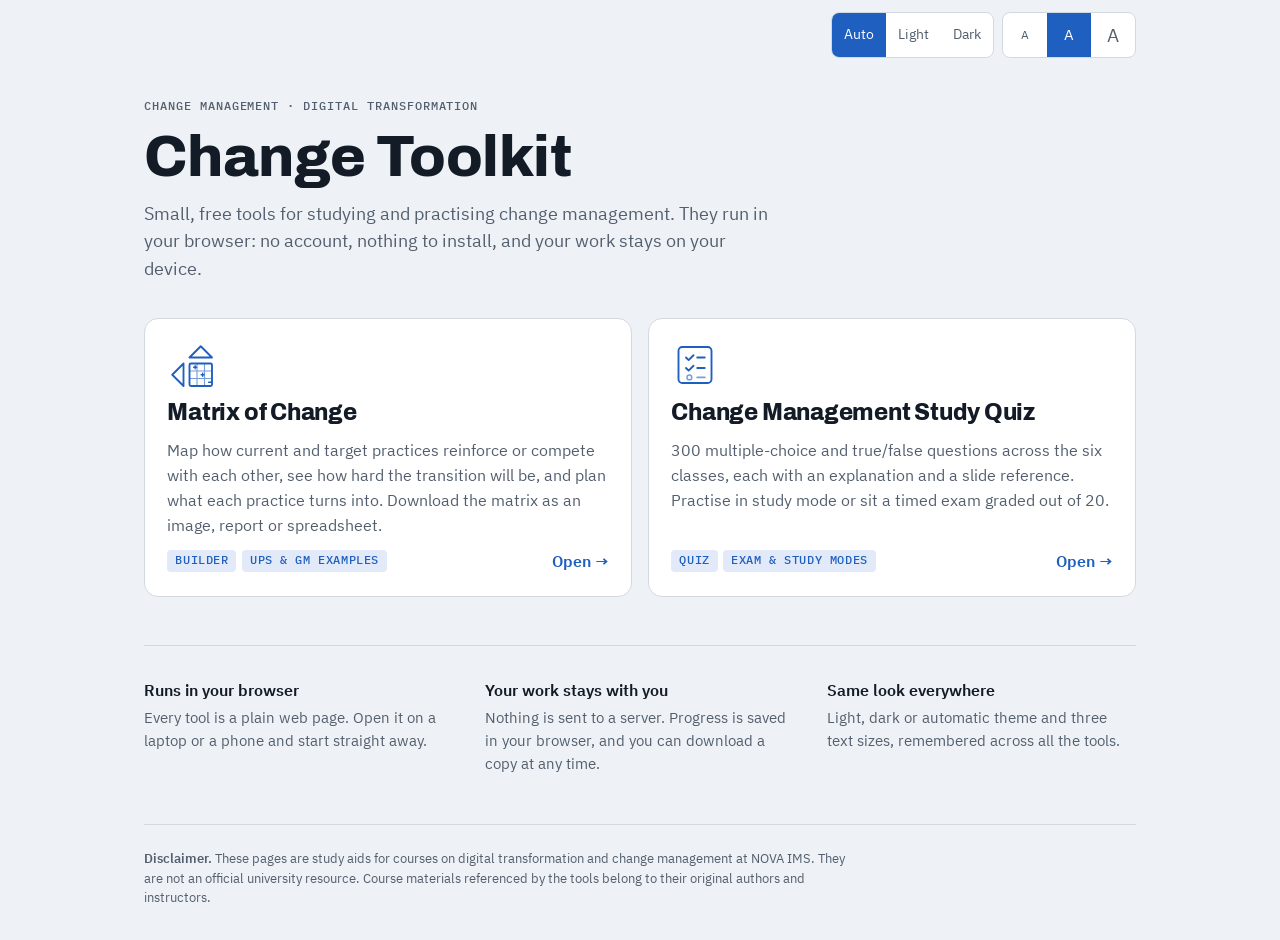
==== commit 79b9c9d0: "Add a tools home page and move the quiz to quiz/ The site root now lists the tools as cards (Matrix " ====
--- a/index.html
+++ b/index.html
@@ -3,11 +3,11 @@
 <head>
   <meta charset="utf-8">
   <meta name="viewport" content="width=device-width, initial-scale=1, viewport-fit=cover">
-  <title>Change Management Study Quiz</title>
-  <meta name="description" content="A study quiz for the Change Management course: 300 questions across six classes, with exam and study modes.">
+  <title>Change Toolkit</title>
+  <meta name="description" content="Free browser tools for studying and practising change management and digital transformation: a study quiz and a Matrix of Change builder.">
   <meta name="color-scheme" content="light dark">
   <script>
-    // Apply saved theme and text size before first paint to avoid a flash.
+    // Apply the saved theme and text size before first paint (shared by every page on this site).
     (function () {
       var root = document.documentElement;
       try {
@@ -22,8 +22,129 @@
   </script>
   <link rel="preload" href="fonts/IBMPlexSans-Regular.woff2" as="font" type="font/woff2" crossorigin>
   <link rel="preload" href="fonts/Archivo-ExtraBold.woff2" as="font" type="font/woff2" crossorigin>
-  <link rel="stylesheet" href="styles.css">
-  <script src="app.js" defer></script>
+  <style>
+    @font-face { font-family: "Archivo"; src: url("fonts/Archivo-ExtraBold.woff2") format("woff2"); font-weight: 800; font-display: swap; }
+    @font-face { font-family: "IBM Plex Sans"; src: url("fonts/IBMPlexSans-Regular.woff2") format("woff2"); font-weight: 400; font-display: swap; }
+    @font-face { font-family: "IBM Plex Sans"; src: url("fonts/IBMPlexSans-Medium.woff2") format("woff2"); font-weight: 500; font-display: swap; }
+    @font-face { font-family: "IBM Plex Sans"; src: url("fonts/IBMPlexSans-SemiBold.woff2") format("woff2"); font-weight: 600 700; font-display: swap; }
+    @font-face { font-family: "IBM Plex Mono"; src: url("fonts/IBMPlexMono-Medium.woff2") format("woff2"); font-weight: 500; font-display: swap; }
+
+    :root {
+      --bg: #eef1f5;
+      --surface: #ffffff;
+      --ink: #121b26;
+      --muted: #535f6e;
+      --line: #d3d9e1;
+      --accent: #1f5fbf;
+      --accent-soft: #e2eafa;
+      --on-accent: #ffffff;
+      --display: "Archivo", "Arial Narrow", system-ui, sans-serif;
+      --body: "IBM Plex Sans", system-ui, -apple-system, "Segoe UI", Roboto, sans-serif;
+      --mono: "IBM Plex Mono", ui-monospace, SFMono-Regular, Menlo, Consolas, monospace;
+      --tap: max(44px, 2.75rem);
+      color-scheme: light;
+    }
+    @media (prefers-color-scheme: dark) {
+      :root:not([data-theme="light"]) {
+        --bg: #0e141c; --surface: #161f2a; --ink: #e7ecf2; --muted: #9eaab9; --line: #2a3646;
+        --accent: #84aaff; --accent-soft: #1b2847; --on-accent: #0b1322;
+        color-scheme: dark;
+      }
+    }
+    :root[data-theme="dark"] {
+      --bg: #0e141c; --surface: #161f2a; --ink: #e7ecf2; --muted: #9eaab9; --line: #2a3646;
+      --accent: #84aaff; --accent-soft: #1b2847; --on-accent: #0b1322;
+      color-scheme: dark;
+    }
+
+    /* Text size: Small 14px, Medium 16px, Large 19px. */
+    html { font-size: 100%; -webkit-text-size-adjust: 100%; text-size-adjust: 100%; }
+    html[data-font="s"] { font-size: 87.5%; }
+    html[data-font="l"] { font-size: 118.75%; }
+
+    *, *::before, *::after { box-sizing: border-box; }
+    body {
+      margin: 0;
+      min-height: 100vh;
+      display: flex;
+      flex-direction: column;
+      background: var(--bg);
+      color: var(--ink);
+      font: 400 1rem/1.55 var(--body);
+      overflow-wrap: break-word;
+    }
+    h1, h2 { margin: 0; font-family: var(--display); font-weight: 800; letter-spacing: -0.01em; text-wrap: balance; }
+    h1 { font-size: clamp(2.4rem, 8vw, 3.6rem); line-height: 1; }
+    h2 { font-size: 1.45rem; line-height: 1.15; }
+    p { margin: 0; }
+    button { font: inherit; color: inherit; }
+    :focus-visible { outline: 2px solid var(--accent); outline-offset: 2px; }
+
+    .wrap {
+      width: 100%;
+      max-width: 64rem;
+      margin-inline: auto;
+      padding-left: max(16px, env(safe-area-inset-left, 0px));
+      padding-right: max(16px, env(safe-area-inset-right, 0px));
+    }
+    .skip-link { position: absolute; left: 0.5rem; top: -4rem; background: var(--accent); color: var(--on-accent); padding: 0.5rem 0.75rem; border-radius: 8px; z-index: 20; }
+    .skip-link:focus { top: 0.5rem; }
+    .eyebrow { font: 500 0.75rem/1.3 var(--mono); text-transform: uppercase; letter-spacing: 0.08em; color: var(--muted); }
+
+    /* Theme and text size */
+    .prefs { display: flex; flex-wrap: wrap; justify-content: flex-end; gap: 0.5rem; padding-block: 0.75rem 0; }
+    .seg { display: inline-flex; border: 1px solid var(--line); border-radius: 8px; overflow: hidden; background: var(--surface); }
+    .seg button { min-height: var(--tap); min-width: var(--tap); padding: 0 0.75rem; border: 0; background: transparent; color: var(--muted); font-size: 0.85rem; cursor: pointer; }
+    .seg button[aria-pressed="true"] { background: var(--accent); color: var(--on-accent); }
+    @media (hover: hover) { .seg button:not([aria-pressed="true"]):hover { color: var(--ink); background: var(--bg); } }
+    .font-size button { padding: 0; line-height: 1; }
+    .fs-s { font-size: 12px; } .fs-m { font-size: 15px; } .fs-l { font-size: 19px; }
+
+    /* Header */
+    .hero { display: grid; gap: 0.9rem; padding-block: 2.5rem 2.25rem; }
+    .lead { color: var(--muted); font-size: 1.1rem; max-width: 58ch; }
+
+    /* Tool cards */
+    main { flex: 1; padding-bottom: 3rem; }
+    .tools { list-style: none; margin: 0; padding: 0; display: grid; gap: 1rem; grid-template-columns: repeat(auto-fit, minmax(min(100%, 19rem), 1fr)); }
+    .tool {
+      position: relative;
+      display: grid;
+      grid-template-rows: auto auto 1fr auto;
+      gap: 0.7rem;
+      height: 100%;
+      padding: 1.4rem;
+      background: var(--surface);
+      border: 1px solid var(--line);
+      border-radius: 14px;
+      transition: border-color 0.15s ease, box-shadow 0.15s ease, transform 0.15s ease;
+    }
+    .tool .icon { width: 3rem; height: 3rem; color: var(--accent); }
+    .tool h2 a { color: inherit; text-decoration: none; }
+    /* The whole card is clickable through the title link. */
+    .tool h2 a::after { content: ""; position: absolute; inset: 0; border-radius: 14px; }
+    .tool h2 a:focus-visible { outline: none; }
+    .tool:has(h2 a:focus-visible) { outline: 2px solid var(--accent); outline-offset: 2px; }
+    .tool .desc { color: var(--muted); }
+    .tool .meta { display: flex; flex-wrap: wrap; gap: 0.35rem; align-items: center; }
+    .tag { font: 500 0.72rem/1.3 var(--mono); text-transform: uppercase; letter-spacing: 0.05em; padding: 0.2rem 0.5rem; border-radius: 4px; background: var(--accent-soft); color: var(--accent); }
+    .open { margin-left: auto; font-weight: 600; color: var(--accent); white-space: nowrap; }
+    .open span { display: inline-block; transition: transform 0.15s ease; }
+    @media (hover: hover) {
+      .tool:hover { border-color: var(--accent); box-shadow: 0 6px 22px rgb(18 27 38 / 0.08); transform: translateY(-2px); }
+      .tool:hover .open span { transform: translateX(3px); }
+    }
+
+    /* Principles */
+    .principles { display: grid; gap: 1.25rem 2rem; grid-template-columns: repeat(auto-fit, minmax(min(100%, 15rem), 1fr)); margin-top: 3rem; padding-top: 2rem; border-top: 1px solid var(--line); }
+    .principles h3 { margin: 0 0 0.3rem; font-size: 1rem; font-weight: 600; }
+    .principles p { color: var(--muted); font-size: 0.92rem; }
+
+    .site-footer > div { border-top: 1px solid var(--line); padding-block: 1.5rem calc(2rem + env(safe-area-inset-bottom, 0px)); color: var(--muted); font-size: 0.8rem; }
+    .site-footer p { max-width: 90ch; }
+
+    @media (prefers-reduced-motion: reduce) { * { transition: none !important; } }
+  </style>
 </head>
 <body>
   <a class="skip-link" href="#main">Skip to content</a>
@@ -41,211 +162,88 @@
     </div>
   </div>
 
+  <header class="wrap hero">
+    <p class="eyebrow">Change management · Digital transformation</p>
+    <h1>Change Toolkit</h1>
+    <p class="lead">Small, free tools for studying and practising change management. They run in your browser: no account, nothing to install, and your work stays on your device.</p>
+  </header>
+
   <main id="main" class="wrap">
-    <!-- Home and setup -->
-    <section id="screen-home" class="screen" aria-labelledby="homeTitle">
-      <header class="hero">
-        <p class="eyebrow">NOVA IMS · Change Management · Study quiz</p>
-        <h1 id="homeTitle">Change Management Study Quiz</h1>
-        <p class="lead">300 multiple-choice and true/false questions built from the six classes of the course slides, each with a short explanation and a slide reference.</p>
-        <p class="rule-strip">
-          <span><b>25</b> questions</span>
-          <span><b>50</b> min</span>
-          <span>correct <b>+0.8</b></span>
-          <span>wrong <b>−0.8</b> with penalty</span>
-          <span>blank <b>0</b></span>
-          <span>max <b>20</b></span>
-        </p>
-        <p class="note disclaimer-text">This website was created for study purposes only, to help students prepare for the Change Management course. The course materials used to create these questions belong to their original authors and instructors. This site is not affiliated with the university and is not an official exam resource.</p>
-      </header>
-
-      <p class="status-msg" id="loadStatus" role="status">Loading questions…</p>
-
-      <form id="setupForm" class="setup" hidden>
-        <fieldset class="section">
-          <legend><h2>Mode</h2></legend>
-          <div class="modes">
-            <label class="mode">
-              <input type="radio" name="mode" value="exam" checked>
-              <span class="k">50-minute timer</span>
-              <strong>Exam</strong>
-              <span class="d">No feedback until the end. The session closes automatically when time runs out.</span>
-            </label>
-            <label class="mode">
-              <input type="radio" name="mode" value="study">
-              <span class="k">Instant feedback</span>
-              <strong>Study</strong>
-              <span class="d">No timer. The correct answer and explanation appear right after you choose.</span>
-            </label>
-          </div>
-        </fieldset>
-
-        <fieldset class="section">
-          <legend><h2>Scoring</h2></legend>
-          <div class="modes">
-            <label class="mode">
-              <input type="radio" name="scoring" value="none" checked>
-              <span class="k">+0.8 · 0 · 0</span>
-              <strong>No penalty</strong>
-              <span class="d">Correct answers score 0.8. Wrong answers and blanks score 0.</span>
-            </label>
-            <label class="mode">
-              <input type="radio" name="scoring" value="penalty">
-              <span class="k">+0.8 · −0.8 · 0</span>
-              <strong>Penalty</strong>
-              <span class="d">A wrong answer costs 0.8. Blanks score 0, and the total never drops below 0.</span>
-            </label>
-          </div>
-        </fieldset>
-
-        <fieldset class="section">
-          <legend><h2>Chapters</h2></legend>
-          <div class="chap-list" id="scopeChoices"></div>
-        </fieldset>
-
-        <div class="start-row">
-          <button type="submit" class="btn primary" id="startBtn">Start session</button>
-          <span class="muted small">25 questions in random order, no repeats.</span>
-        </div>
-      </form>
-
-      <section class="section" id="mistakesPanel" aria-labelledby="mistakesTitle" hidden>
-        <div class="sec-head">
-          <h2 id="mistakesTitle">My mistakes</h2>
-          <span class="count mono" id="mistakesCount">0 saved</span>
-        </div>
-        <p id="mistakesSummary" class="muted"></p>
-        <div class="row">
-          <button type="button" class="btn primary" id="practiseMistakesBtn">Practise mistakes</button>
-          <button type="button" class="btn" id="exportMistakesBtn">Export</button>
-          <label class="btn" for="importMistakesInput">Import</label>
-          <input type="file" id="importMistakesInput" accept="application/json,.json" class="visually-hidden">
-          <button type="button" class="btn danger" id="clearMistakesBtn">Clear list</button>
-        </div>
-        <p class="small muted">Practice uses the mode and scoring selected above. Answering a saved question correctly removes it from the list.</p>
-        <p class="status-msg" id="mistakesStatus" role="status"></p>
-      </section>
-
-      <section class="section" id="flagsPanel" aria-labelledby="flagsTitle" hidden>
-        <div class="sec-head">
-          <h2 id="flagsTitle">Flagged questions</h2>
-          <span class="count mono" id="flagsCount">0 flagged</span>
-        </div>
-        <p id="flagsSummary" class="muted"></p>
-        <div class="row">
-          <button type="button" class="btn" id="exportFlagsBtn">Export flags.json</button>
-          <button type="button" class="btn danger" id="clearFlagsBtn">Clear flags</button>
-        </div>
-      </section>
-    </section>
-
-    <!-- Quiz -->
-    <section id="screen-quiz" class="screen" aria-label="Question" hidden>
-      <div class="bar" id="quizStatus">
-        <div class="bar-top">
-          <button type="button" class="btn" id="exitBtn">← Home</button>
-          <span class="timer" id="timer" role="timer" aria-label="Time remaining" hidden>50:00</span>
-          <button type="button" class="btn primary" id="finishBtn">Finish</button>
-        </div>
-        <div class="bar-progress">
-          <span class="mono" id="progressText" aria-live="polite">1 / 25</span>
-          <div class="progress" role="progressbar" aria-label="Session progress" aria-valuemin="0" aria-valuemax="25" aria-valuenow="1" id="progressBar">
-            <div class="progress-fill" id="progressFill"></div>
-          </div>
-          <span class="mono muted" id="answeredCount">0 answered</span>
-        </div>
+    <!-- To add a tool: put it in its own folder (for example new-tool/index.html), then copy one <li class="tool"> below and change the link, icon, text and tags. -->
+    <ul class="tools" aria-label="Tools">
+      <li class="tool">
+        <svg class="icon" viewBox="0 0 64 64" aria-hidden="true">
+          <path d="M30 22 L45 7 L60 22 Z" fill="none" stroke="currentColor" stroke-width="2.5" stroke-linejoin="round"/>
+          <path d="M22 30 L7 45 L22 60 Z" fill="none" stroke="currentColor" stroke-width="2.5" stroke-linejoin="round"/>
+          <rect x="30" y="30" width="30" height="30" rx="2" fill="none" stroke="currentColor" stroke-width="2.5"/>
+          <path d="M40 30v30M50 30v30M30 40h30M30 50h30" stroke="currentColor" stroke-width="1.5" opacity="0.6"/>
+          <path d="M35.5 35h4M37.5 33v4M45.5 45h4M47.5 43v4M55.5 55h4" stroke="currentColor" stroke-width="1.8" stroke-linecap="round"/>
+        </svg>
+        <h2><a href="matrix-of-change/">Matrix of Change</a></h2>
+        <p class="desc">Map how current and target practices reinforce or compete with each other, see how hard the transition will be, and plan what each practice turns into. Download the matrix as an image, report or spreadsheet.</p>
+        <p class="meta"><span class="tag">Builder</span><span class="tag">UPS &amp; GM examples</span><span class="open" aria-hidden="true">Open <span>→</span></span></p>
+      </li>
+      <li class="tool">
+        <svg class="icon" viewBox="0 0 64 64" aria-hidden="true">
+          <rect x="10" y="8" width="44" height="48" rx="5" fill="none" stroke="currentColor" stroke-width="2.5"/>
+          <path d="M20 22l3.5 3.5L30 19" fill="none" stroke="currentColor" stroke-width="2.5" stroke-linecap="round" stroke-linejoin="round"/>
+          <path d="M35 22h10" stroke="currentColor" stroke-width="2.5" stroke-linecap="round"/>
+          <path d="M20 36l3.5 3.5L30 33" fill="none" stroke="currentColor" stroke-width="2.5" stroke-linecap="round" stroke-linejoin="round"/>
+          <path d="M35 36h10" stroke="currentColor" stroke-width="2.5" stroke-linecap="round"/>
+          <circle cx="24.5" cy="48.5" r="3.2" fill="none" stroke="currentColor" stroke-width="2" opacity="0.6"/>
+          <path d="M35 48.5h10" stroke="currentColor" stroke-width="2.5" stroke-linecap="round" opacity="0.6"/>
+        </svg>
+        <h2><a href="quiz/">Change Management Study Quiz</a></h2>
+        <p class="desc">300 multiple-choice and true/false questions across the six classes, each with an explanation and a slide reference. Practise in study mode or sit a timed exam graded out of 20.</p>
+        <p class="meta"><span class="tag">Quiz</span><span class="tag">Exam &amp; study modes</span><span class="open" aria-hidden="true">Open <span>→</span></span></p>
+      </li>
+    </ul>
+
+    <section class="principles" aria-label="How these tools work">
+      <div>
+        <h3>Runs in your browser</h3>
+        <p>Every tool is a plain web page. Open it on a laptop or a phone and start straight away.</p>
       </div>
-
-      <article class="qcard">
-        <div class="qmeta">
-          <span class="eyebrow" id="qNumber">Question 1 of 25</span>
-          <span class="eyebrow" id="qMeta">Class 1</span>
-        </div>
-        <h2 class="qtext" id="qText" tabindex="-1"></h2>
-        <div class="opts" id="qOptions" role="group" aria-labelledby="qText"></div>
-        <div class="card-links">
-          <button type="button" class="link" id="clearAnswerBtn">Clear my choice</button>
-          <button type="button" class="link" id="flagBtn" aria-pressed="false">Flag this question</button>
-        </div>
-        <div class="explain" id="qFeedback" aria-live="polite"></div>
-      </article>
-
-      <div class="nav">
-        <button type="button" class="btn" id="prevBtn">← Previous</button>
-        <button type="button" class="btn" id="nextBtn">Next →</button>
+      <div>
+        <h3>Your work stays with you</h3>
+        <p>Nothing is sent to a server. Progress is saved in your browser, and you can download a copy at any time.</p>
       </div>
-
-      <nav class="q-grid-wrap" id="qGridWrap" aria-label="Jump to question">
-        <p class="eyebrow">Jump to question</p>
-        <div class="grid" id="qGrid"></div>
-      </nav>
-
-      <p class="small muted kbd-hint">Keyboard: <kbd>1</kbd>–<kbd>4</kbd> or <kbd>A</kbd>–<kbd>D</kbd> choose, <kbd>Enter</kbd> next, <kbd>←</kbd> <kbd>→</kbd> move between questions.</p>
-    </section>
-
-    <!-- Results -->
-    <section id="screen-results" class="screen" aria-labelledby="resultsTitle" hidden>
-      <header class="hero compact">
-        <p class="eyebrow" id="statScope">Results</p>
-        <h1 id="resultsTitle" tabindex="-1">Your result</h1>
-      </header>
-      <p class="note warn" id="timeUpNote" hidden>Time ran out. Unanswered questions were counted as blank.</p>
-      <div class="score">
-        <p class="big"><span id="gradeValue">0.0</span><small> / 20</small></p>
-        <div class="score-side">
-          <p class="tally">
-            <span class="g"><b id="statCorrect">0</b> correct</span>
-            <span class="b"><b id="statWrong">0</b> wrong</span>
-            <span class="s"><b id="statBlank">0</b> blank</span>
-          </p>
-          <dl class="facts">
-            <div><dt>Time used</dt><dd id="statTime">0:00</dd></div>
-            <div><dt>Scoring</dt><dd id="statScoring">No penalty</dd></div>
-            <div><dt>Mode</dt><dd id="statMode">Exam</dd></div>
-          </dl>
-        </div>
+      <div>
+        <h3>Same look everywhere</h3>
+        <p>Light, dark or automatic theme and three text sizes, remembered across all the tools.</p>
       </div>
-      <div class="row">
-        <button type="button" class="btn primary" id="againBtn">New session, same settings</button>
-        <button type="button" class="btn" id="homeBtn">← Home</button>
-      </div>
-
-      <div class="sec-head review-head">
-        <h2>Review</h2>
-        <div class="seg filter" role="group" aria-label="Filter review">
-          <button type="button" data-filter="all" aria-pressed="true">All</button>
-          <button type="button" data-filter="wrong" aria-pressed="false">Wrong</button>
-          <button type="button" data-filter="blank" aria-pressed="false">Blank</button>
-          <button type="button" data-filter="correct" aria-pressed="false">Correct</button>
-        </div>
-      </div>
-      <ol class="review-list" id="reviewList"></ol>
     </section>
   </main>
 
   <footer class="site-footer wrap">
-    <p class="disclaimer-text">This website was created for study purposes only, to help students prepare for the Change Management course. The course materials used to create these questions belong to their original authors and instructors. This site is not affiliated with the university and is not an official exam resource.</p>
+    <div>
+      <p><strong>Disclaimer.</strong> These pages are study aids for courses on digital transformation and change management at NOVA IMS. They are not an official university resource. Course materials referenced by the tools belong to their original authors and instructors.</p>
+    </div>
   </footer>
 
-  <dialog id="flagDialog" aria-labelledby="flagDialogTitle">
-    <form method="dialog" id="flagForm">
-      <h2 id="flagDialogTitle">Flag this question</h2>
-      <p class="small muted" id="flagDialogQuestion"></p>
-      <fieldset>
-        <legend class="eyebrow">What is the problem?</legend>
-        <div class="flag-choices">
-          <label class="choice"><input type="radio" name="reason" value="wrong" checked> The answer looks wrong</label>
-          <label class="choice"><input type="radio" name="reason" value="unclear"> The question is unclear</label>
-        </div>
-      </fieldset>
-      <label class="eyebrow field-label" for="flagNote">Note (optional)</label>
-      <textarea id="flagNote" rows="3" maxlength="500"></textarea>
-      <div class="row dialog-actions">
-        <button type="submit" class="btn primary" value="save">Save flag</button>
-        <button type="submit" class="btn danger" value="remove" id="removeFlagBtn">Remove flag</button>
-        <button type="submit" class="btn" value="cancel" formnovalidate>Cancel</button>
-      </div>
-    </form>
-  </dialog>
+  <script>
+    (function () {
+      "use strict";
+      var root = document.documentElement;
+      function save(key, value) { try { if (value == null) localStorage.removeItem(key); else localStorage.setItem(key, JSON.stringify(value)); } catch (e) { /* storage unavailable */ } }
+      function render() {
+        var theme = root.dataset.theme || "auto", font = root.dataset.font || "m";
+        document.querySelectorAll("[data-theme-choice]").forEach(function (b) { b.setAttribute("aria-pressed", String(b.dataset.themeChoice === theme)); });
+        document.querySelectorAll(".font-size button").forEach(function (b) { b.setAttribute("aria-pressed", String(b.dataset.font === font)); });
+      }
+      document.querySelectorAll("[data-theme-choice]").forEach(function (b) {
+        b.addEventListener("click", function () {
+          var c = b.dataset.themeChoice;
+          if (c === "light" || c === "dark") { root.dataset.theme = c; save("cmq.theme", c); }
+          else { delete root.dataset.theme; save("cmq.theme", null); }
+          render();
+        });
+      });
+      document.querySelectorAll(".font-size button").forEach(function (b) {
+        b.addEventListener("click", function () { root.dataset.font = b.dataset.font; save("cmq.font", b.dataset.font); render(); });
+      });
+      render();
+    })();
+  </script>
 </body>
 </html>
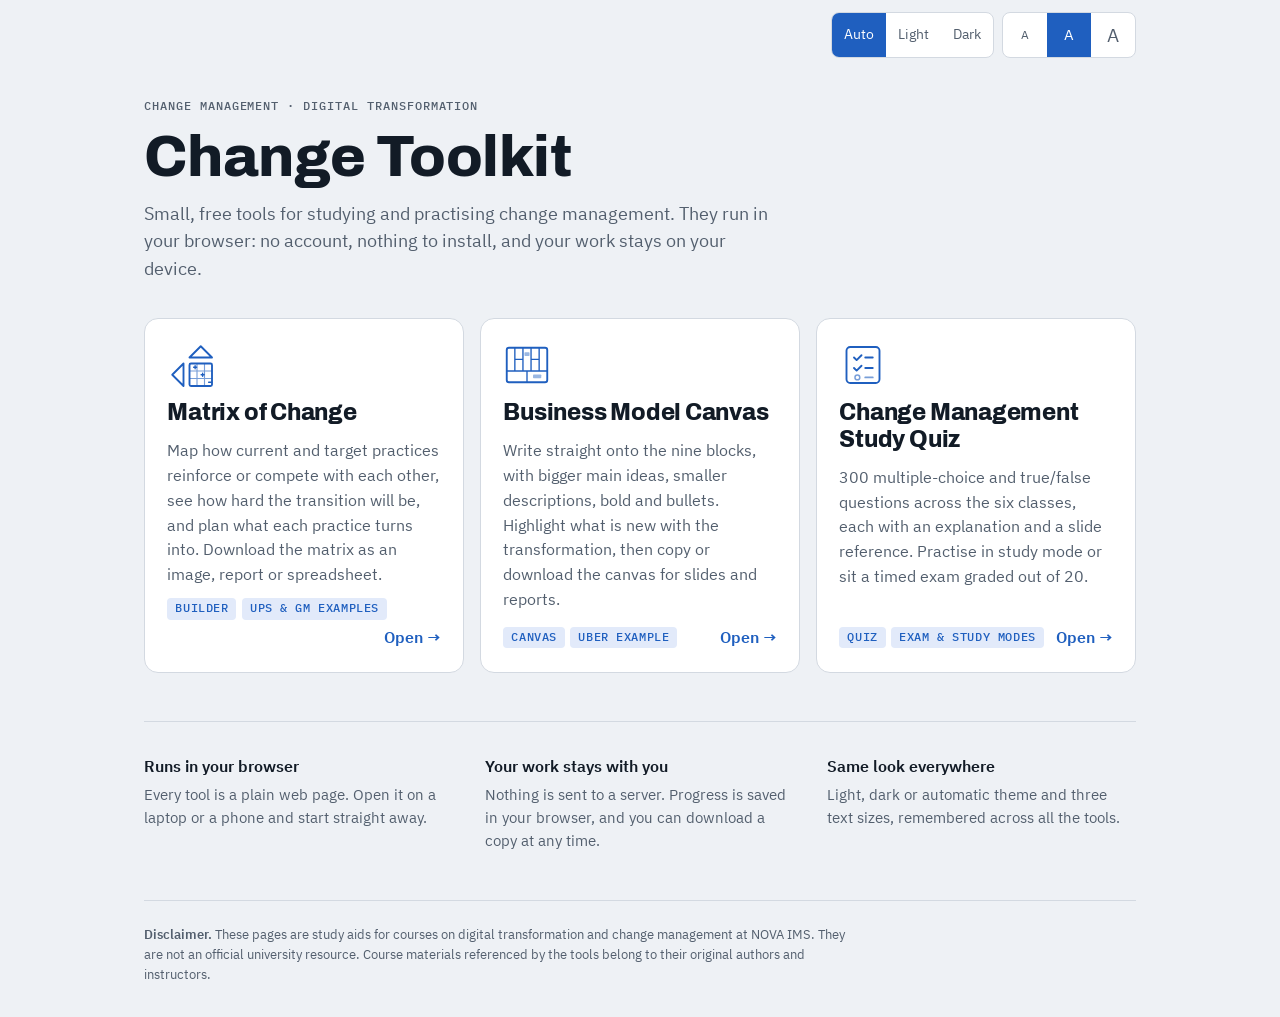
==== commit 5e5c9bf8: "Add Business Model Canvas tool to the toolkit A self-contained page where students write directly on" ====
--- a/index.html
+++ b/index.html
@@ -4,7 +4,7 @@
   <meta charset="utf-8">
   <meta name="viewport" content="width=device-width, initial-scale=1, viewport-fit=cover">
   <title>Change Toolkit</title>
-  <meta name="description" content="Free browser tools for studying and practising change management and digital transformation: a study quiz and a Matrix of Change builder.">
+  <meta name="description" content="Free browser tools for studying and practising change management and digital transformation: a Matrix of Change builder, a Business Model Canvas and a study quiz.">
   <meta name="color-scheme" content="light dark">
   <script>
     // Apply the saved theme and text size before first paint (shared by every page on this site).
@@ -182,6 +182,17 @@
         <h2><a href="matrix-of-change/">Matrix of Change</a></h2>
         <p class="desc">Map how current and target practices reinforce or compete with each other, see how hard the transition will be, and plan what each practice turns into. Download the matrix as an image, report or spreadsheet.</p>
         <p class="meta"><span class="tag">Builder</span><span class="tag">UPS &amp; GM examples</span><span class="open" aria-hidden="true">Open <span>→</span></span></p>
+      </li>
+      <li class="tool">
+        <svg class="icon" viewBox="0 0 64 64" aria-hidden="true">
+          <rect x="5" y="9" width="54" height="46" rx="3" fill="none" stroke="currentColor" stroke-width="2.5"/>
+          <path d="M15.8 9v31M26.6 9v31M37.4 9v31M48.2 9v31M5 40h54M32 40v15M15.8 24.5h10.8M37.4 24.5h10.8" stroke="currentColor" stroke-width="1.8"/>
+          <rect x="28.6" y="15" width="6.8" height="5" rx="1" fill="currentColor" opacity="0.45"/>
+          <rect x="40" y="44.5" width="11" height="5" rx="1" fill="currentColor" opacity="0.45"/>
+        </svg>
+        <h2><a href="business-model-canvas/">Business Model Canvas</a></h2>
+        <p class="desc">Write straight onto the nine blocks, with bigger main ideas, smaller descriptions, bold and bullets. Highlight what is new with the transformation, then copy or download the canvas for slides and reports.</p>
+        <p class="meta"><span class="tag">Canvas</span><span class="tag">Uber example</span><span class="open" aria-hidden="true">Open <span>→</span></span></p>
       </li>
       <li class="tool">
         <svg class="icon" viewBox="0 0 64 64" aria-hidden="true">
